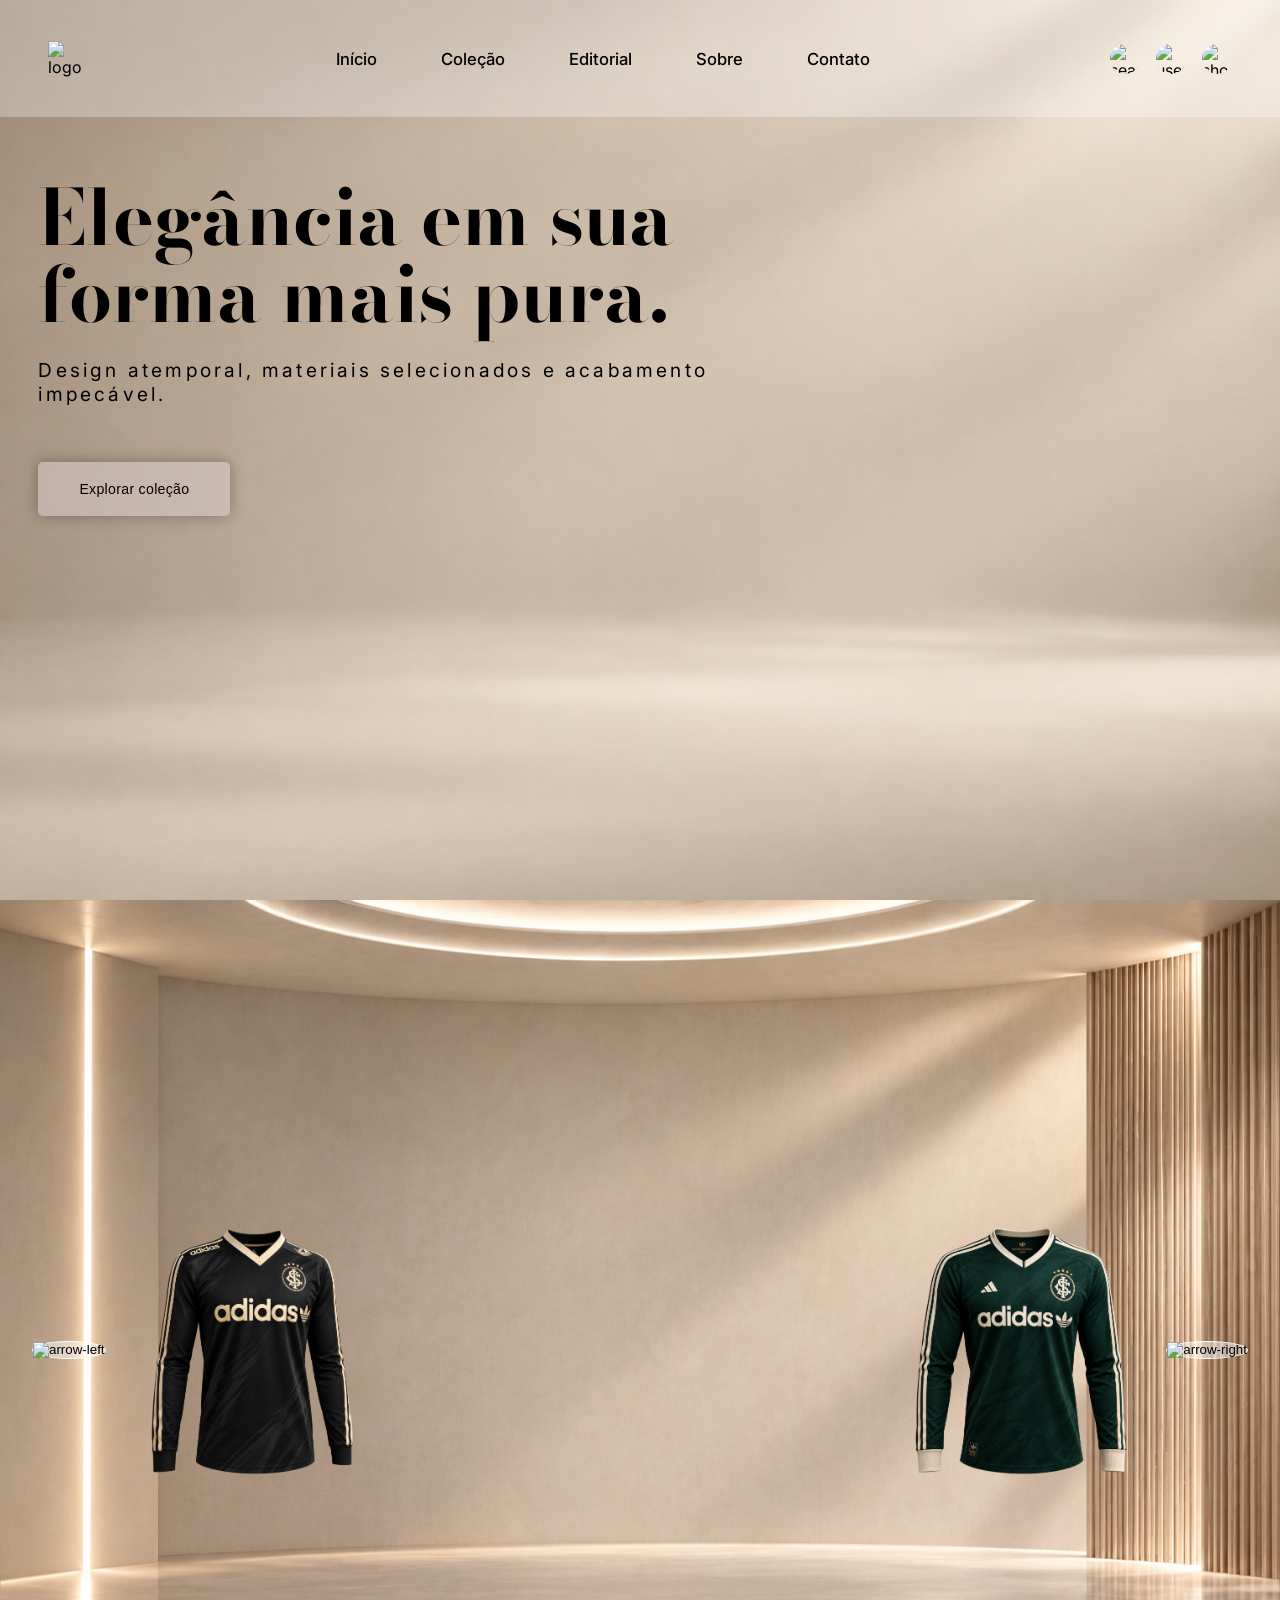
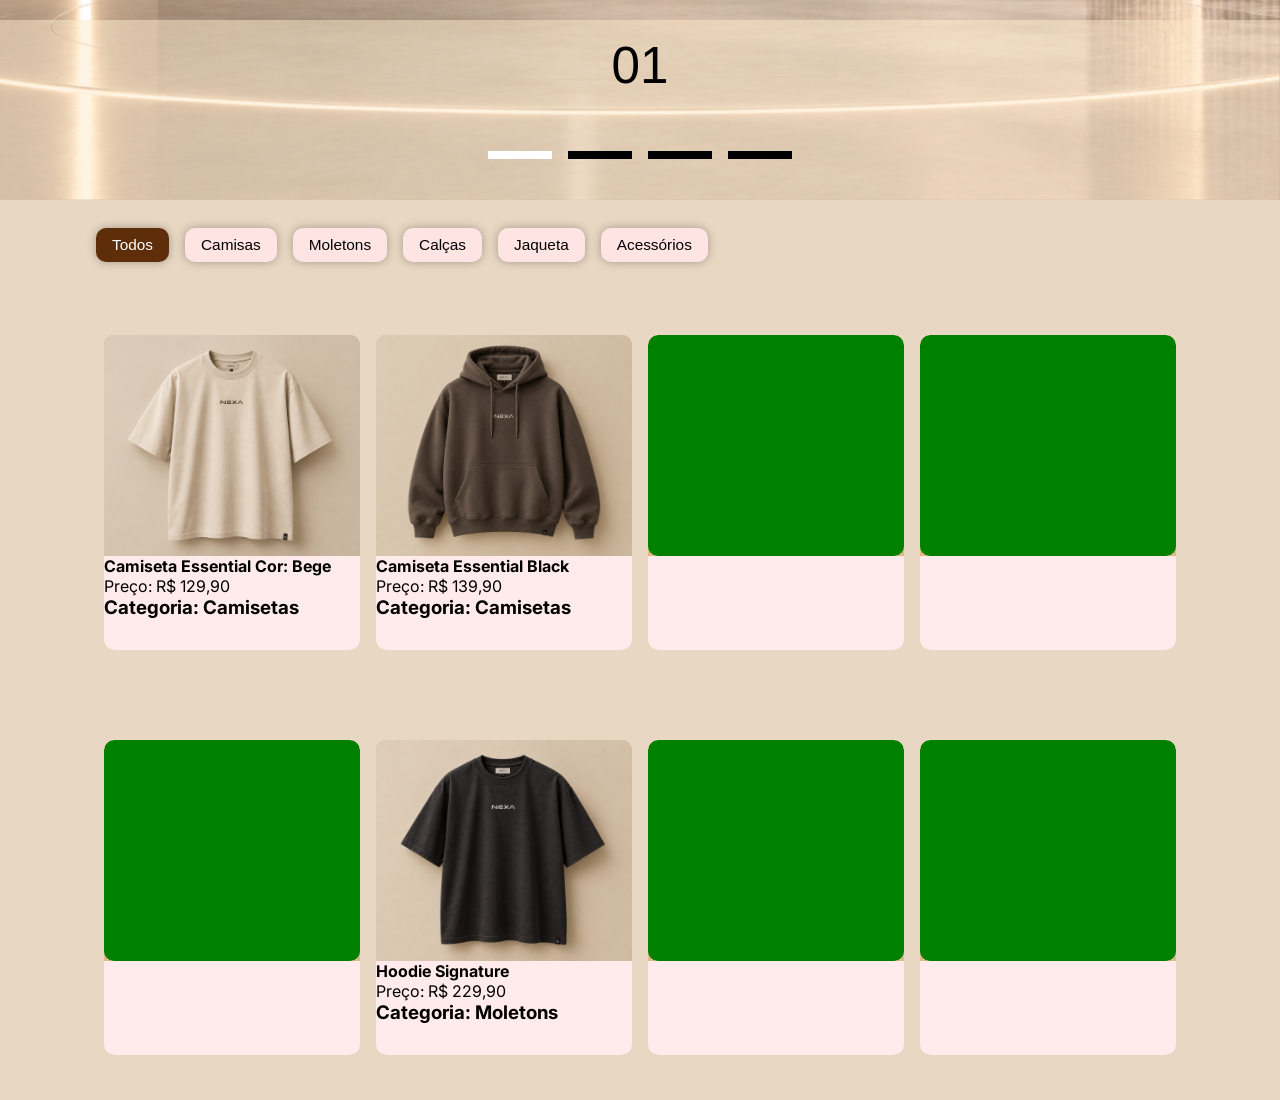
==== index.html @ 51403b8a "Add files via upload" ====
<!DOCTYPE html>
<html lang="pt-br">

<head>
    <meta charset="UTF-8">
    <meta name="viewport" content="width=device-width, initial-scale=1.0">
    <title>Document</title>
    <link rel="stylesheet" href="loja.css">
    <script defer type="module" src="loja.js"></script>
    <script type="importmap">
{
    "imports": {
        "three": "https://unpkg.com/three@0.179.1/build/three.module.js",
        "three/addons/": "https://unpkg.com/three@0.179.1/examples/jsm/"
    }
}
</script>

    <link rel="preconnect" href="https://fonts.googleapis.com">
    <link rel="preconnect" href="https://fonts.gstatic.com" crossorigin>
    <link
        href="https://fonts.googleapis.com/css2?family=Bodoni+Moda:ital,opsz,wght@0,6..96,400..900;1,6..96,400..900&family=Inter:ital,opsz,wght@0,14..32,100..900;1,14..32,100..900&family=Orbitron:wght@400..900&family=Poppins:ital,wght@0,100;0,200;0,300;0,400;0,500;0,600;0,700;0,800;0,900;1,100;1,200;1,300;1,400;1,500;1,600;1,700;1,800;1,900&display=swap"
        rel="stylesheet">

</head>

<body>

    <header class="header">
        <div class="logo">
            <img width="50" height="50" src="https://img.icons8.com/ios-filled/50/logo.png" alt="logo" />
        </div>

        <nav class="nav__computador">
            <a href="#">Início</a>
            <a href="#">Coleção</a>
            <a href="#">Editorial</a>
            <a href="#">Sobre</a>
            <a href="#">Contato</a>
        </nav>

        <div class="icones__header">
            <img width="30" height="30" src="https://img.icons8.com/ios-glyphs/30/search--v1.png" alt="search--v1" />
            <img width="30" height="30" src="https://img.icons8.com/ios-glyphs/30/user--v1.png" alt="user--v1" />
            <img width="30" height="30" src="https://img.icons8.com/ios-glyphs/30/shopping-cart--v1.png"
                alt="shopping-cart--v1" />
        </div>
    </header>

    <main class="main">
        <div class="imagem__fundo1">
            <img src="img/fundo1.png" alt="">
        </div>

        <div class="posisão__texto">
            <div class="Meus__textos">
                <h1>Elegância em sua forma mais pura.</h1>
                <p>Design atemporal, materiais selecionados e acabamento impecável.</p>
                <button>
                    Explorar coleção
                </button>
            </div>
        </div>
    </main>
    <div class="O__3D dois" data-modelo="modelos3D/sapato.glb"></div>
    <section class="section">
        <div class="fundo2"><img src="img/fundo2.png" alt=""></div>

        <div class="Meu__3D ativo">
            <img src="/img/camisa1.png" alt="">
            <div class="O__3D um" data-modelo="modelos3D/camisa.glb">

            </div>
            <img src="/img/camisa2.png" alt="">
        </div>

        <div class="Meu__3D">
            <img src="/img/camisa1.png" alt="">

            <div class="O__3D dois" data-modelo="modelos3D/sapato-v1.glb">

            </div>
            <img src="/img/camisa1.png" alt="">

        </div>
        <div class="Meu__3D">
            <img src="/img/camisa1.png" alt="">

            <div class="O__3D dois" data-modelo="modelos3D/calça.glb">

            </div>
            <img src="/img/camisa1.png" alt="">

        </div>

        <div class="setas">
            <button class="voltar"><img width="60" height="60" src="https://img.icons8.com/3d-fluency/94/arrow-left.png"
                    alt="arrow-left" /></button>
            <button class="passar"><img width="60" height="60"
                    src="https://img.icons8.com/3d-fluency/94/arrow-right.png" alt="arrow-right" /></button>
        </div>

        <div class="modelos__indicadores">
            <div class="numeros">
                01
            </div>
            <div class="barras">
                <div class="barra ativo"></div>
                <div class="barra"></div>
                <div class="barra"></div>
                <div class="barra"></div>
            </div>
        </div>
    </section>

    <article class="Produtos__loja">
        <div class="Filtros">
            <div class="botoes">
                <button class="botao ativo">Todos</button>
                <button class="botao">Camisas</button>
                <button class="botao">Moletons</button>
                <button class="botao">Calças</button>
                <button class="botao">Jaqueta</button>
                <button class="botao">Acessórios</button>
            </div>
        </div>

        <div class="Meus__produtos">

            <div class="produto">
                <div class="imagem__produto">
<img src="img/camisa1__produto.png" alt="camisa bege">
                </div>
                <div class="conteudo__produto">
<h4>Camiseta Essential

Cor: Bege</h4>
 <p>Preço: R$ 129,90</p>
<h3>Categoria: Camisetas</h3>
                </div>
            </div>
            <div class="produto">
                <div class="imagem__produto">
<img src="img/moleton__produto.png" alt="moleton marrom">
                </div>
                <div class="conteudo__produto">
<h4>Camiseta Essential Black</h4>
 <p>Preço: R$ 139,90</p>
<h3>Categoria: Camisetas</h3>
                </div>
            </div>
            <div class="produto">
                <div class="imagem__produto">

                </div>
                <div class="conteudo__produto">
<h4></h4>
 <p></p>
<h3></h3>
                </div>
            </div>
            <div class="produto">
                <div class="imagem__produto">

                </div>
                <div class="conteudo__produto">
<h4></h4>
 <p></p>
<h3></h3>
                </div>
            </div>
            <div class="produto">
                <div class="imagem__produto">

                </div>
                <div class="conteudo__produto">
<h4></h4>
 <p></p>
<h3></h3>
                </div>
            </div>
            <div class="produto">
                <div class="imagem__produto">
<img src="img/camisa__produto2.png" alt="camisa preta">
                </div>
                <div class="conteudo__produto">
<h4>Hoodie Signature</h4>
 <p>Preço: R$ 229,90</p>
<h3>Categoria: Moletons</h3>
                </div>
            </div>
            <div class="produto">
                <div class="imagem__produto">

                </div>
                <div class="conteudo__produto">
<h4></h4>
 <p></p>
<h3></h3>
                </div>
            </div>
            <div class="produto">
                <div class="imagem__produto">

                </div>
                <div class="conteudo__produto">
<h4></h4>
 <p></p>
<h3></h3>
                </div>
            </div>

        </div>

    </article>
</body>
<script src="https://cdn.jsdelivr.net/npm/gsap@3.15/dist/gsap.min.js"></script>

<script src="https://cdn.jsdelivr.net/npm/gsap@3.15/dist/ScrollTrigger.min.js"></script>

</html>
---- loja.css ----
* {
  padding: 0;
  margin: 0;
  box-sizing: border-box;
}
body {
  font-family: "Inter", sans-serif;
  overflow-x: hidden;
}
html {
  scroll-behavior: smooth;
}
:root {
  --branco: rgb(255, 255, 255);
  --sombra: rgba(000, 000, 000, 0.3);
}
button {
  cursor: pointer;
}
button:active {
  transform: translateY(-3px);
}
.header {
  width: 100%;
  height: 13vh;
  background: rgb(255, 255, 255, 0.3);
  position: fixed;
  top: 0;
  z-index: 50;
  display: flex;
  align-items: center;
  justify-content: space-between;
  padding: 0 3rem;

  .nav__computador {
    width: 90%;
    height: 100%;
    display: flex;
    align-items: center;
    justify-content: center;
    gap: 5vw;

    a {
      color: black;
      text-decoration: none;
      font-family: "Inter", sans-serif;
      font-weight: 500;
      position: relative;
      transition: 0.3s;
      font-size: 1.3vw;
    }
        a:hover::after{
        width: 100%;
        }
    a::after{
      content: '';
      width: 0%;
      height: 10%;
      position: absolute;
      background: rgb(0, 102, 255);
      bottom: 0;
      left: 0;
            transition: 0.5s;
    }
  }
  .icones__header {
    display: flex;
    gap: 1rem;
    img {
      border-radius: 50%;
      cursor: pointer;
    }
    img:hover {
      background: rgb(255, 255, 255, 0.6);
    }
  }
}
.main {
  width: 100%;
  height: 100vh;
  position: relative;
  overflow: hidden;

  .imagem__fundo1 {
    width: 100%;
    height: 100%;
    position: absolute;
    z-index: -1;
    img {
      width: 100%;
      height: 100%;
      transition: 2s;
    }
  }

  .posisão__texto {
    width: 60%;
    height: 100%;
    display: flex;
    align-items: center;
    justify-content: center;
  }
  .Meus__textos {
    width: 90%;
    height: 60%;
    display: flex;
    flex-direction: column;
    gap: 1.5rem;

    h1 {
      font-family: "Bodoni Moda", serif;
      width: clamp(20rem,60vw, 80rem);
      font-size: clamp(2rem,6vw,10rem);
      line-height: clamp(2rem,6vw,10rem);
    }
    p {
      font-size: clamp(0.8rem,1.5vw,2.5rem);
      letter-spacing: 0.2rem;
      width: clamp(20rem,60vw, 80rem);
    }
  }
  button {
    background: rgb(221, 207, 207, 0.5);
    width: clamp(7rem,15vw, 20rem);
    height: 6vh;
    border: none;
    border-radius: 5px;
    position: relative;
    cursor: pointer;
    z-index: 2;
    font-size: clamp(0.7rem,1.1vw,2rem);
    margin-top: 2rem;
    box-shadow: 0 0 15px var(--sombra);
    letter-spacing: 0.02rem;
    overflow: hidden;
    white-space: nowrap;
  }
  button::after {
    content: "";
    position: absolute;
    top: 0;
    right: 0;
    width: 100%;
    height: 0%;
    background: black;
    transition: 0.6s;
    z-index: -1;
  }
  button:hover::after {
    height: 100%;
  }
  button:hover {
    color: rgb(221, 207, 207, 0.5);
  }
  button::before {
    content: "→";
    position: absolute;
    right: 10%;
    opacity: 0;
  }
  button:hover::before {
    opacity: 1;
  }
}
.section {
  width: 100%;
  height: 100vh;
  position: relative;

  .fundo2{
    width:  100%;
    height: 100vh;
    position: absolute;
    top: 0;
    img{
      width: 100%;
      height: 100%;
    }
  }

  .Meu__3D.ativo {
    width: 100%;
    height: 100%;
    position: absolute;
    display: flex;
    align-items: center;
    justify-content: center;
    transition: 0.5s;
    z-index: 2;

    .O__3D {
      width: 40vw;
      height: 40vw;
      display: flex;
      align-items: center;
      justify-content: center;
      transition: 0.5s;
      transform: translate(25vw, -100vh);
    }
    img{
      opacity: 1;
            transform: translateY(0vh);
            transition: 1s;
    }
  }
  .Meu__3D {
    width: 100%;
    height: 100%;
        display: flex;
    align-items: center;
    justify-content: center;
    position: absolute;
    left: 0;
    top: 0;
    transition: 0.5s;
    

    .O__3D {
      transform: translate(125vw);
      transition: 0.5s;
    }
    img {
      width: 20vw;
      height: auto;
      opacity: 0;
      
      transform: translateY(30vh);
    }
    
    
  }.modelos__indicadores {
      width: 100%;
      height: 20vh;
      background: rgb(255, 235, 205, 0.5);
      position: absolute;
      bottom: 0;
      z-index: 4;
      flex-direction: column;
    }
  .setas {
      width: 100%;
      height: 100%;
      position: absolute;
      display: flex;
      align-items: center;
      justify-content: space-between;
      padding: 0 2rem;
      z-index: 30;
      

      button {
        background: rgb(255, 255, 255, 0.5);
        border-radius: 50%;
        border:
       solid var(--branco),
       1px;
      }
    }
    .barras{
      width: 100%;
      height: 50%;
      display: flex;
      align-items: center;
      justify-content: center;
      gap: 1rem;
    }
    .numeros{
      width: 100%;
      height: 50%;
      display: flex;
      align-items: center;
      justify-content: center;
      font-size: 4vw;
      font-family: Verdana, Geneva, Tahoma, sans-serif;
    }
    .barra{
      width: 5vw;
      height: 0.9vh;
      background: black;
    }
    .barra.ativo{
      background: var(--branco);
    }
}
.Produtos__loja {
  width: 100%;
  height: 100vh;
background: #E8D8C3;

.Filtros{
  width: 100%;
  height: 10%;
  display: flex;
  align-items: center;
  justify-content: center;
}
.botoes{
  width: 85%;
  height: 100%;
  display: flex;
  align-items: center;
  gap: 1rem;
  position: relative;
  z-index: 10;

  button{
    font-size: 1.2vw;
    padding:  0.5rem 1rem;
    border-radius: 10px;
    border: none;
    background: rgb(255, 228, 228);
    box-shadow: 0 0 10px var(--sombra);
  }
}
.Meus__produtos{
  width: 100%;
  height: 90%;
    display: grid;
  align-items: center;
  justify-content: center;
  place-items: center;
  grid-template-columns: repeat(4, 20%);
  gap: 0 1rem;
}
  .produto {
    width: 100%;
    height: 35vh;
    display: flex;
    align-items: center;
    justify-content: center;
    background: burlywood;
    border-radius: 10px;
    box-shadow: var(--sombra);
    flex-direction: column;
    overflow: hidden;
  }
  .imagem__produto{
    width: 100%;
    height: 70%;
    background: green;
    border-radius: 10px;
    img{
      width: 100%;
      height: 100%;
      object-fit: cover;
    }
  }
  .conteudo__produto{
    width: 100%;
    height: 30%;
    background: rgb(255, 235, 235);
  }
  .botao.ativo{
background: rgb(94, 46, 11);
color: var(--branco);
  }
}
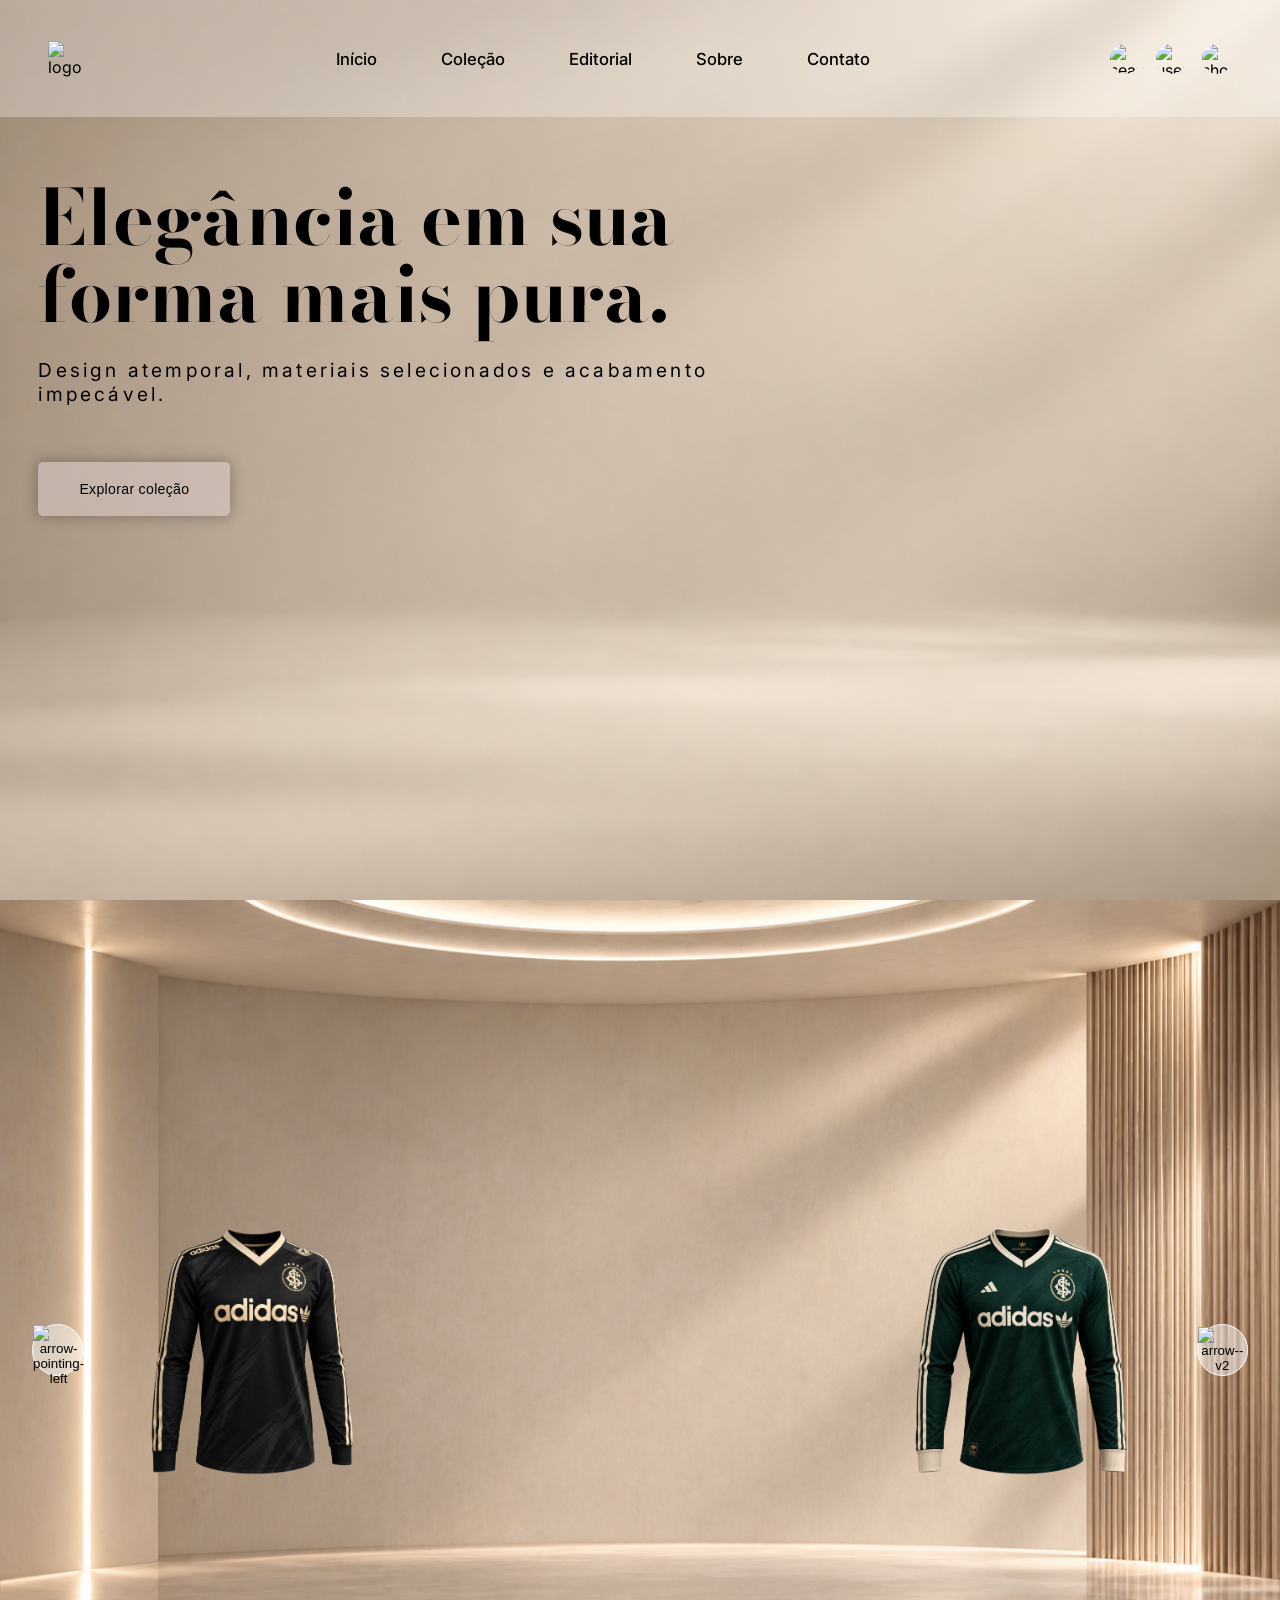
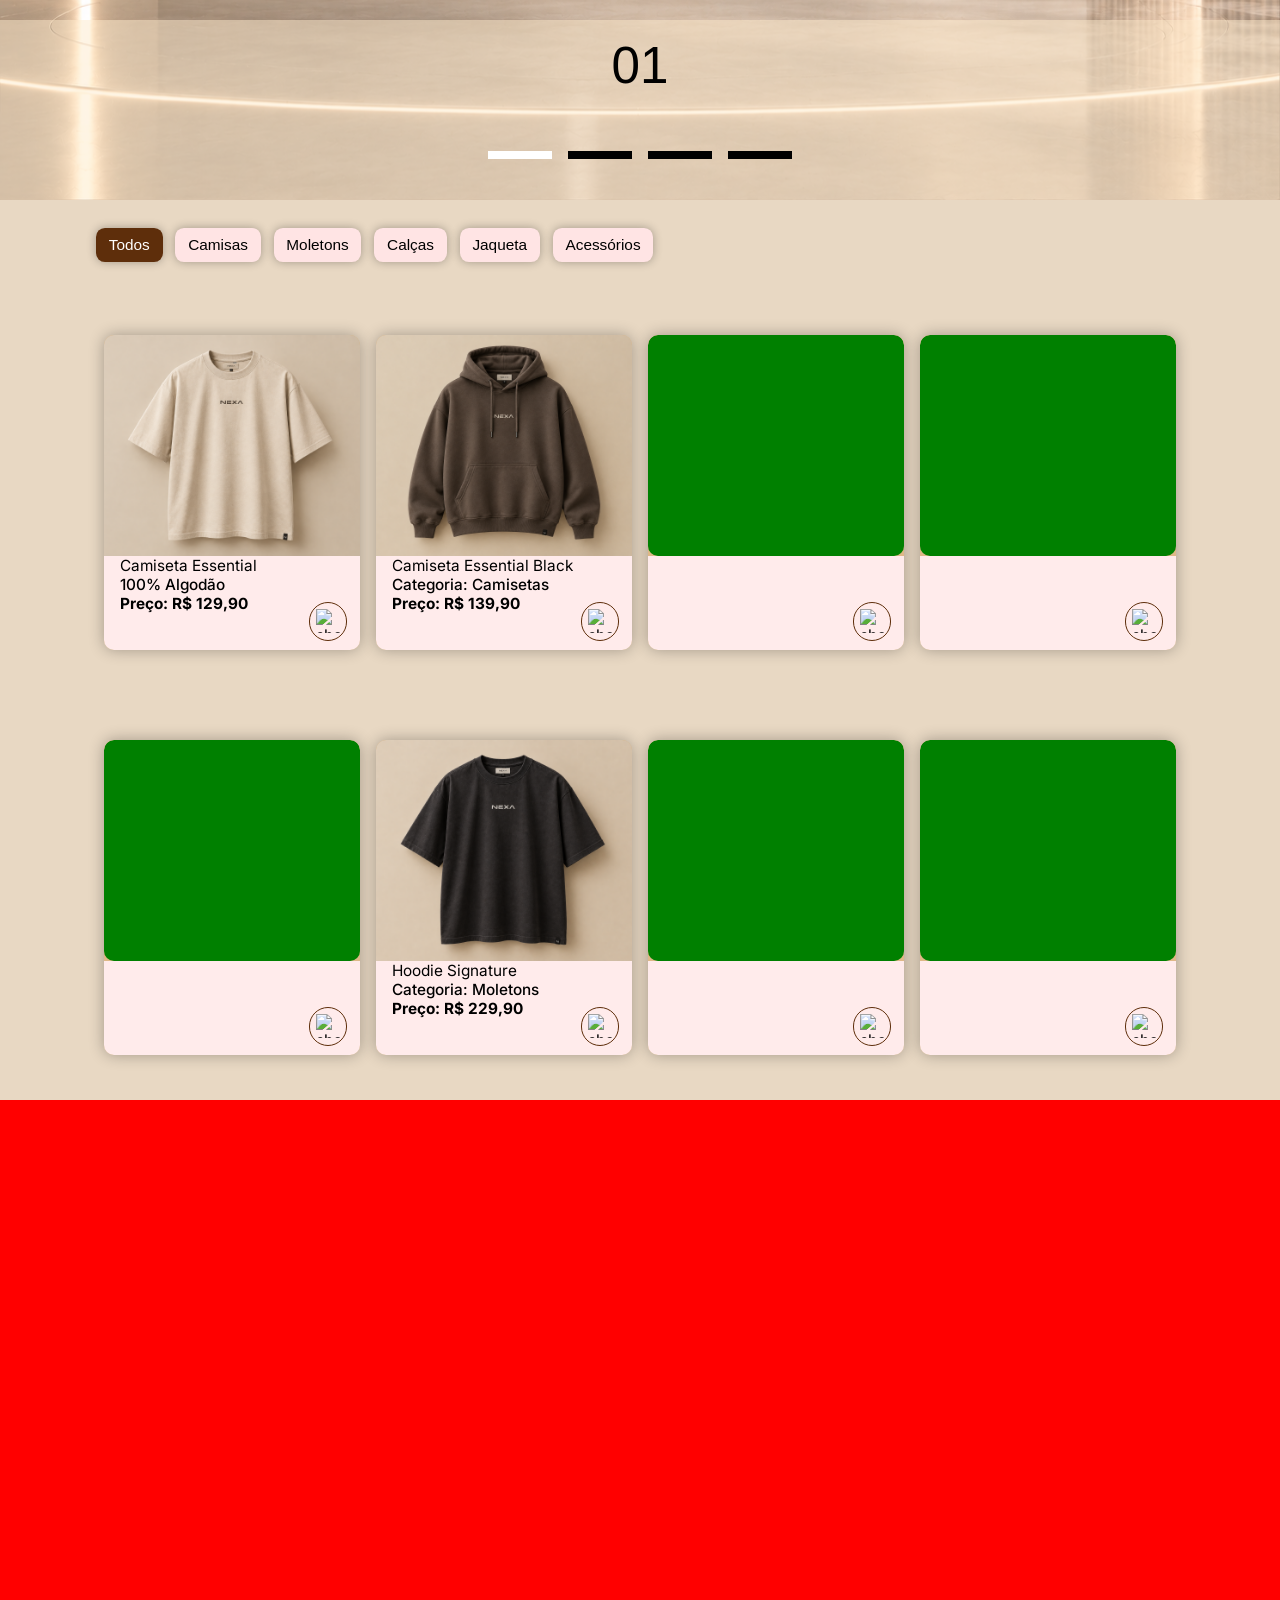
==== commit 573db723: "Add files via upload" ====
--- a/index.html
+++ b/index.html
@@ -67,37 +67,35 @@
         <div class="fundo2"><img src="img/fundo2.png" alt=""></div>
 
         <div class="Meu__3D ativo">
-            <img src="/img/camisa1.png" alt="">
+            <img src="img/camisa1.png" alt="">
             <div class="O__3D um" data-modelo="modelos3D/camisa.glb">
 
             </div>
-            <img src="/img/camisa2.png" alt="">
+            <img src="img/camisa2.png" alt="">
         </div>
 
         <div class="Meu__3D">
-            <img src="/img/camisa1.png" alt="">
+            <img src="img/camisa1.png" alt="">
 
             <div class="O__3D dois" data-modelo="modelos3D/sapato-v1.glb">
 
             </div>
-            <img src="/img/camisa1.png" alt="">
+            <img src="img/camisa1.png" alt="">
 
         </div>
         <div class="Meu__3D">
-            <img src="/img/camisa1.png" alt="">
+            <img src="img/camisa1.png" alt="">
 
             <div class="O__3D dois" data-modelo="modelos3D/calça.glb">
 
             </div>
-            <img src="/img/camisa1.png" alt="">
+            <img src="img/camisa1.png" alt="">
 
         </div>
 
         <div class="setas">
-            <button class="voltar"><img width="60" height="60" src="https://img.icons8.com/3d-fluency/94/arrow-left.png"
-                    alt="arrow-left" /></button>
-            <button class="passar"><img width="60" height="60"
-                    src="https://img.icons8.com/3d-fluency/94/arrow-right.png" alt="arrow-right" /></button>
+            <button class="voltar"><img width="48" height="48" src="https://img.icons8.com/fluency-systems-filled/48/arrow-pointing-left.png" alt="arrow-pointing-left"/></button>
+            <button class="passar"><img width="48" height="48" src="https://img.icons8.com/fluency-systems-filled/48/arrow--v2.png" alt="arrow--v2"/></button>
         </div>
 
         <div class="modelos__indicadores">
@@ -129,90 +127,126 @@
 
             <div class="produto">
                 <div class="imagem__produto">
-<img src="img/camisa1__produto.png" alt="camisa bege">
-                </div>
-                <div class="conteudo__produto">
-<h4>Camiseta Essential
-
-Cor: Bege</h4>
- <p>Preço: R$ 129,90</p>
-<h3>Categoria: Camisetas</h3>
-                </div>
-            </div>
-            <div class="produto">
-                <div class="imagem__produto">
-<img src="img/moleton__produto.png" alt="moleton marrom">
-                </div>
-                <div class="conteudo__produto">
-<h4>Camiseta Essential Black</h4>
- <p>Preço: R$ 139,90</p>
-<h3>Categoria: Camisetas</h3>
-                </div>
-            </div>
-            <div class="produto">
-                <div class="imagem__produto">
-
-                </div>
-                <div class="conteudo__produto">
-<h4></h4>
- <p></p>
-<h3></h3>
-                </div>
-            </div>
-            <div class="produto">
-                <div class="imagem__produto">
-
-                </div>
-                <div class="conteudo__produto">
-<h4></h4>
- <p></p>
-<h3></h3>
-                </div>
-            </div>
-            <div class="produto">
-                <div class="imagem__produto">
-
-                </div>
-                <div class="conteudo__produto">
-<h4></h4>
- <p></p>
-<h3></h3>
-                </div>
-            </div>
-            <div class="produto">
-                <div class="imagem__produto">
-<img src="img/camisa__produto2.png" alt="camisa preta">
-                </div>
-                <div class="conteudo__produto">
-<h4>Hoodie Signature</h4>
- <p>Preço: R$ 229,90</p>
-<h3>Categoria: Moletons</h3>
-                </div>
-            </div>
-            <div class="produto">
-                <div class="imagem__produto">
-
-                </div>
-                <div class="conteudo__produto">
-<h4></h4>
- <p></p>
-<h3></h3>
-                </div>
-            </div>
-            <div class="produto">
-                <div class="imagem__produto">
-
-                </div>
-                <div class="conteudo__produto">
-<h4></h4>
- <p></p>
-<h3></h3>
+                    <img src="img/camisa1__produto.png" alt="camisa bege">
+                </div>
+                <div class="conteudo__produto">
+                    <h4>Camiseta Essential</h4>
+                    <h3>100% Algodão</h3>
+                    <p>Preço: R$ 129,90</p>
+
+                    <div class="carrinho__icone">
+                        <img width="24" height="24" src="https://img.icons8.com/material-rounded/24/shopping-cart.png"
+                            alt="shopping-cart" />
+                    </div>
+                </div>
+            </div>
+            <div class="produto">
+                <div class="imagem__produto">
+                    <img src="img/moleton__produto.png" alt="moleton marrom">
+                </div>
+                <div class="conteudo__produto">
+
+                    <h4>Camiseta Essential Black</h4>
+                    <h3>Categoria: Camisetas</h3>
+                    <p>Preço: R$ 139,90</p>
+                    <div class="carrinho__icone">
+                        <img width="24" height="24" src="https://img.icons8.com/material-rounded/24/shopping-cart.png"
+                            alt="shopping-cart" />
+                    </div>
+                </div>
+            </div>
+            <div class="produto">
+                <div class="imagem__produto">
+
+                </div>
+                <div class="conteudo__produto">
+                    <h4></h4>
+                    <h3></h3>
+                    <p></p>
+                    <div class="carrinho__icone">
+                        <img width="24" height="24" src="https://img.icons8.com/material-rounded/24/shopping-cart.png"
+                            alt="shopping-cart" />
+                    </div>
+                </div>
+            </div>
+            <div class="produto">
+                <div class="imagem__produto">
+
+                </div>
+                <div class="conteudo__produto">
+                    <h4></h4>
+                    <h3></h3>
+                    <p></p>
+                    <div class="carrinho__icone">
+                        <img width="24" height="24" src="https://img.icons8.com/material-rounded/24/shopping-cart.png"
+                            alt="shopping-cart" />
+                    </div>
+                </div>
+            </div>
+            <div class="produto">
+                <div class="imagem__produto">
+
+                </div>
+                <div class="conteudo__produto">
+                    <h4></h4>
+                    <h3></h3>
+                    <p></p>
+                    <div class="carrinho__icone">
+                        <img width="24" height="24" src="https://img.icons8.com/material-rounded/24/shopping-cart.png"
+                            alt="shopping-cart" />
+                    </div>
+                </div>
+            </div>
+            <div class="produto">
+                <div class="imagem__produto">
+                    <img src="img/camisa__produto2.png" alt="camisa preta">
+                </div>
+                <div class="conteudo__produto">
+                    <h4>Hoodie Signature</h4>
+                    <h3>Categoria: Moletons</h3>
+                    <p>Preço: R$ 229,90</p>
+                    <div class="carrinho__icone">
+                        <img width="24" height="24" src="https://img.icons8.com/material-rounded/24/shopping-cart.png"
+                            alt="shopping-cart" />
+                    </div>
+                </div>
+            </div>
+            <div class="produto">
+                <div class="imagem__produto">
+
+                </div>
+                <div class="conteudo__produto">
+                    <h4></h4>
+                    <h3></h3>
+                    <p></p>
+                    <div class="carrinho__icone">
+                        <img width="24" height="24" src="https://img.icons8.com/material-rounded/24/shopping-cart.png"
+                            alt="shopping-cart" />
+                    </div>
+                </div>
+            </div>
+            <div class="produto">
+                <div class="imagem__produto">
+
+                </div>
+                <div class="conteudo__produto">
+                    <h4></h4>
+                    <h3></h3>
+                    <p></p>
+                    <div class="carrinho__icone">
+                        <img width="24" height="24" src="https://img.icons8.com/material-rounded/24/shopping-cart.png"
+                            alt="shopping-cart" />
+                    </div>
                 </div>
             </div>
 
         </div>
 
     </article>
+<section class="section2">
+
+</section>
+
 </body>
 <script src="https://cdn.jsdelivr.net/npm/gsap@3.15/dist/gsap.min.js"></script>
 
--- a/loja.css
+++ b/loja.css
@@ -49,18 +49,18 @@
       transition: 0.3s;
       font-size: 1.3vw;
     }
-        a:hover::after{
-        width: 100%;
-        }
-    a::after{
-      content: '';
+    a:hover::after {
+      width: 100%;
+    }
+    a::after {
+      content: "";
       width: 0%;
       height: 10%;
       position: absolute;
       background: rgb(0, 102, 255);
       bottom: 0;
       left: 0;
-            transition: 0.5s;
+      transition: 0.5s;
     }
   }
   .icones__header {
@@ -109,26 +109,26 @@
 
     h1 {
       font-family: "Bodoni Moda", serif;
-      width: clamp(20rem,60vw, 80rem);
-      font-size: clamp(2rem,6vw,10rem);
-      line-height: clamp(2rem,6vw,10rem);
+      width: clamp(20rem, 60vw, 80rem);
+      font-size: clamp(2rem, 6vw, 10rem);
+      line-height: clamp(2rem, 6vw, 10rem);
     }
     p {
-      font-size: clamp(0.8rem,1.5vw,2.5rem);
+      font-size: clamp(0.8rem, 1.5vw, 2.5rem);
       letter-spacing: 0.2rem;
-      width: clamp(20rem,60vw, 80rem);
+      width: clamp(20rem, 60vw, 80rem);
     }
   }
   button {
     background: rgb(221, 207, 207, 0.5);
-    width: clamp(7rem,15vw, 20rem);
+    width: clamp(7rem, 15vw, 20rem);
     height: 6vh;
     border: none;
     border-radius: 5px;
     position: relative;
     cursor: pointer;
     z-index: 2;
-    font-size: clamp(0.7rem,1.1vw,2rem);
+    font-size: clamp(0.7rem, 1.1vw, 2rem);
     margin-top: 2rem;
     box-shadow: 0 0 15px var(--sombra);
     letter-spacing: 0.02rem;
@@ -167,12 +167,12 @@
   height: 100vh;
   position: relative;
 
-  .fundo2{
-    width:  100%;
+  .fundo2 {
+    width: 100%;
     height: 100vh;
     position: absolute;
     top: 0;
-    img{
+    img {
       width: 100%;
       height: 100%;
     }
@@ -189,139 +189,142 @@
     z-index: 2;
 
     .O__3D {
-      width: 40vw;
-      height: 40vw;
+      width: clamp(20rem,40vw,50rem);
+      height: clamp(20rem,40vw,50rem);
       display: flex;
       align-items: center;
       justify-content: center;
       transition: 0.5s;
       transform: translate(25vw, -100vh);
     }
-    img{
+    img {
       opacity: 1;
-            transform: translateY(0vh);
-            transition: 1s;
+      transform: translateY(0vh);
+      transition: 1s;
     }
   }
   .Meu__3D {
     width: 100%;
     height: 100%;
-        display: flex;
+    display: flex;
     align-items: center;
     justify-content: center;
     position: absolute;
     left: 0;
     top: 0;
     transition: 0.5s;
-    
 
     .O__3D {
       transform: translate(125vw);
       transition: 0.5s;
     }
     img {
-      width: 20vw;
+      width: clamp(10rem,20vw,25rem);
       height: auto;
       opacity: 0;
-      
+
       transform: translateY(30vh);
     }
-    
-    
-  }.modelos__indicadores {
-      width: 100%;
-      height: 20vh;
-      background: rgb(255, 235, 205, 0.5);
-      position: absolute;
-      bottom: 0;
-      z-index: 4;
-      flex-direction: column;
-    }
+  }
+  .modelos__indicadores {
+    width: 100%;
+    height: 20vh;
+    background: rgb(255, 235, 205, 0.5);
+    position: absolute;
+    bottom: 0;
+    z-index: 4;
+    flex-direction: column;
+  }
   .setas {
-      width: 100%;
-      height: 100%;
-      position: absolute;
-      display: flex;
-      align-items: center;
-      justify-content: space-between;
-      padding: 0 2rem;
-      z-index: 30;
-      
-
-      button {
-        background: rgb(255, 255, 255, 0.5);
-        border-radius: 50%;
-        border:
-       solid var(--branco),
-       1px;
-      }
-    }
-    .barras{
-      width: 100%;
-      height: 50%;
-      display: flex;
-      align-items: center;
-      justify-content: center;
-      gap: 1rem;
-    }
-    .numeros{
-      width: 100%;
-      height: 50%;
-      display: flex;
-      align-items: center;
-      justify-content: center;
-      font-size: 4vw;
-      font-family: Verdana, Geneva, Tahoma, sans-serif;
-    }
-    .barra{
-      width: 5vw;
-      height: 0.9vh;
-      background: black;
-    }
-    .barra.ativo{
-      background: var(--branco);
-    }
+    width: 100%;
+    height: 100%;
+    position: absolute;
+    display: flex;
+    align-items: center;
+    justify-content: space-between;
+    padding: 0 2rem;
+    z-index: 30;
+
+    button {
+      background: rgb(255, 255, 255, 0.5);
+      width:  clamp(3rem,4vw,6rem);
+      height: clamp(3rem,4vw,6rem);
+      border-radius: 50%;
+      border:
+        solid var(--branco),
+        1px;
+        img{
+          width: 100%;
+          height: 100%;
+        }
+    }
+  }
+  .barras {
+    width: 100%;
+    height: 50%;
+    display: flex;
+    align-items: center;
+    justify-content: center;
+    gap: 1rem;
+  }
+  .numeros {
+    width: 100%;
+    height: 50%;
+    display: flex;
+    align-items: center;
+    justify-content: center;
+    font-size: clamp(3rem,4vw, 5rem);
+    font-family: Verdana, Geneva, Tahoma, sans-serif;
+  }
+  .barra {
+    width: clamp(3rem,5vw,8rem);
+    height: 0.9vh;
+    background: black;
+  }
+  .barra.ativo {
+    background: var(--branco);
+  }
 }
 .Produtos__loja {
   width: 100%;
   height: 100vh;
-background: #E8D8C3;
-
-.Filtros{
-  width: 100%;
-  height: 10%;
-  display: flex;
-  align-items: center;
-  justify-content: center;
-}
-.botoes{
-  width: 85%;
-  height: 100%;
-  display: flex;
-  align-items: center;
-  gap: 1rem;
-  position: relative;
-  z-index: 10;
-
-  button{
-    font-size: 1.2vw;
-    padding:  0.5rem 1rem;
-    border-radius: 10px;
-    border: none;
-    background: rgb(255, 228, 228);
-    box-shadow: 0 0 10px var(--sombra);
-  }
-}
-.Meus__produtos{
-  width: 100%;
-  height: 90%;
+  background: #e8d8c3;
+
+  .Filtros {
+    width: 100%;
+    height: 10%;
+    display: flex;
+    align-items: center;
+    justify-content: center;
+  }
+  .botoes {
+    width: 85%;
+    height: 100%;
+    display: flex;
+    align-items: center;
+    gap: 1vw;
+    position: relative;
+    z-index: 10;
+
+    button {
+      font-size: clamp(0.5rem,1.2vw,2rem);
+      padding: clamp(0.4rem,0.6vw,1rem) clamp(0.5rem,1vw,2rem);
+      border-radius: clamp(0.4rem,0.7vw,1rem);
+      border: none;
+      background: rgb(255, 228, 228);
+      box-shadow: 0 0 10px var(--sombra);
+    }
+  }
+  .Meus__produtos {
+    width: 100%;
+    height: 90%;
     display: grid;
-  align-items: center;
-  justify-content: center;
-  place-items: center;
-  grid-template-columns: repeat(4, 20%);
-  gap: 0 1rem;
-}
+    align-items: center;
+    justify-content: center;
+    place-items: center;
+    grid-template-columns: repeat(4, 20%);
+    gap: 0 1rem;
+  }
   .produto {
     width: 100%;
     height: 35vh;
@@ -330,28 +333,94 @@
     justify-content: center;
     background: burlywood;
     border-radius: 10px;
-    box-shadow: var(--sombra);
+    box-shadow: 0 0 15px var(--sombra);
     flex-direction: column;
     overflow: hidden;
   }
-  .imagem__produto{
+  .imagem__produto {
     width: 100%;
     height: 70%;
     background: green;
     border-radius: 10px;
-    img{
+    img {
       width: 100%;
       height: 100%;
       object-fit: cover;
     }
   }
-  .conteudo__produto{
+  .carrinho__icone {
+    width: clamp(2rem,3vw, 5rem);
+    height: clamp(2rem,3vw, 5rem);
+    border-radius: 50%;
+    border: solid rgb(94, 46, 11) 1px;
+    position: absolute;
+    bottom: 10%;
+    right: 5%;
+    display: flex;
+    align-items: center;
+    justify-content: center;
+    cursor: pointer;
+  }
+  .carrinho__icone:active {
+    transform: translateY(-3px);
+  }
+  .conteudo__produto {
     width: 100%;
     height: 30%;
+    position: relative;
     background: rgb(255, 235, 235);
-  }
-  .botao.ativo{
-background: rgb(94, 46, 11);
-color: var(--branco);
-  }
-}
+    padding: 0 1rem;
+
+    h4 {
+      font-size: clamp(0.9rem, 1.2vw, 2rem);
+      font-weight: 400;
+    }
+    p {
+      font-size: clamp(0.7rem,1.2vw,3rem);
+      font-weight: 700;
+    }
+    h3 {
+      font-size: clamp(0.7rem,1.2vw,2rem);
+      font-weight: 500;
+    }
+  }
+  .produto:hover{
+    transform: translateY(-3px);
+  }
+  .botao.ativo {
+    background: rgb(94, 46, 11);
+    color: var(--branco);
+  }
+}
+
+@media (max-width: 760px) {
+  .Produtos__loja{
+        height: auto;
+        padding-bottom: 5vh;
+        
+  .Meus__produtos {
+    padding-top: 3vh;
+    grid-template-columns: repeat(3, 30%);
+    gap: 1rem;
+  }
+  .Filtros{
+height: 10vh;
+  }}
+}
+@media (max-width: 550px) {
+  .Produtos__loja{
+        height: auto;
+        padding-bottom: 5vh;
+
+  .Meus__produtos {
+    grid-template-columns: repeat(2, 45%);
+  }
+  .Filtros{
+height: 10vh;
+  }}
+}
+.section2 {
+  width: 100%;
+  height: 100vh;
+  background: red;
+}
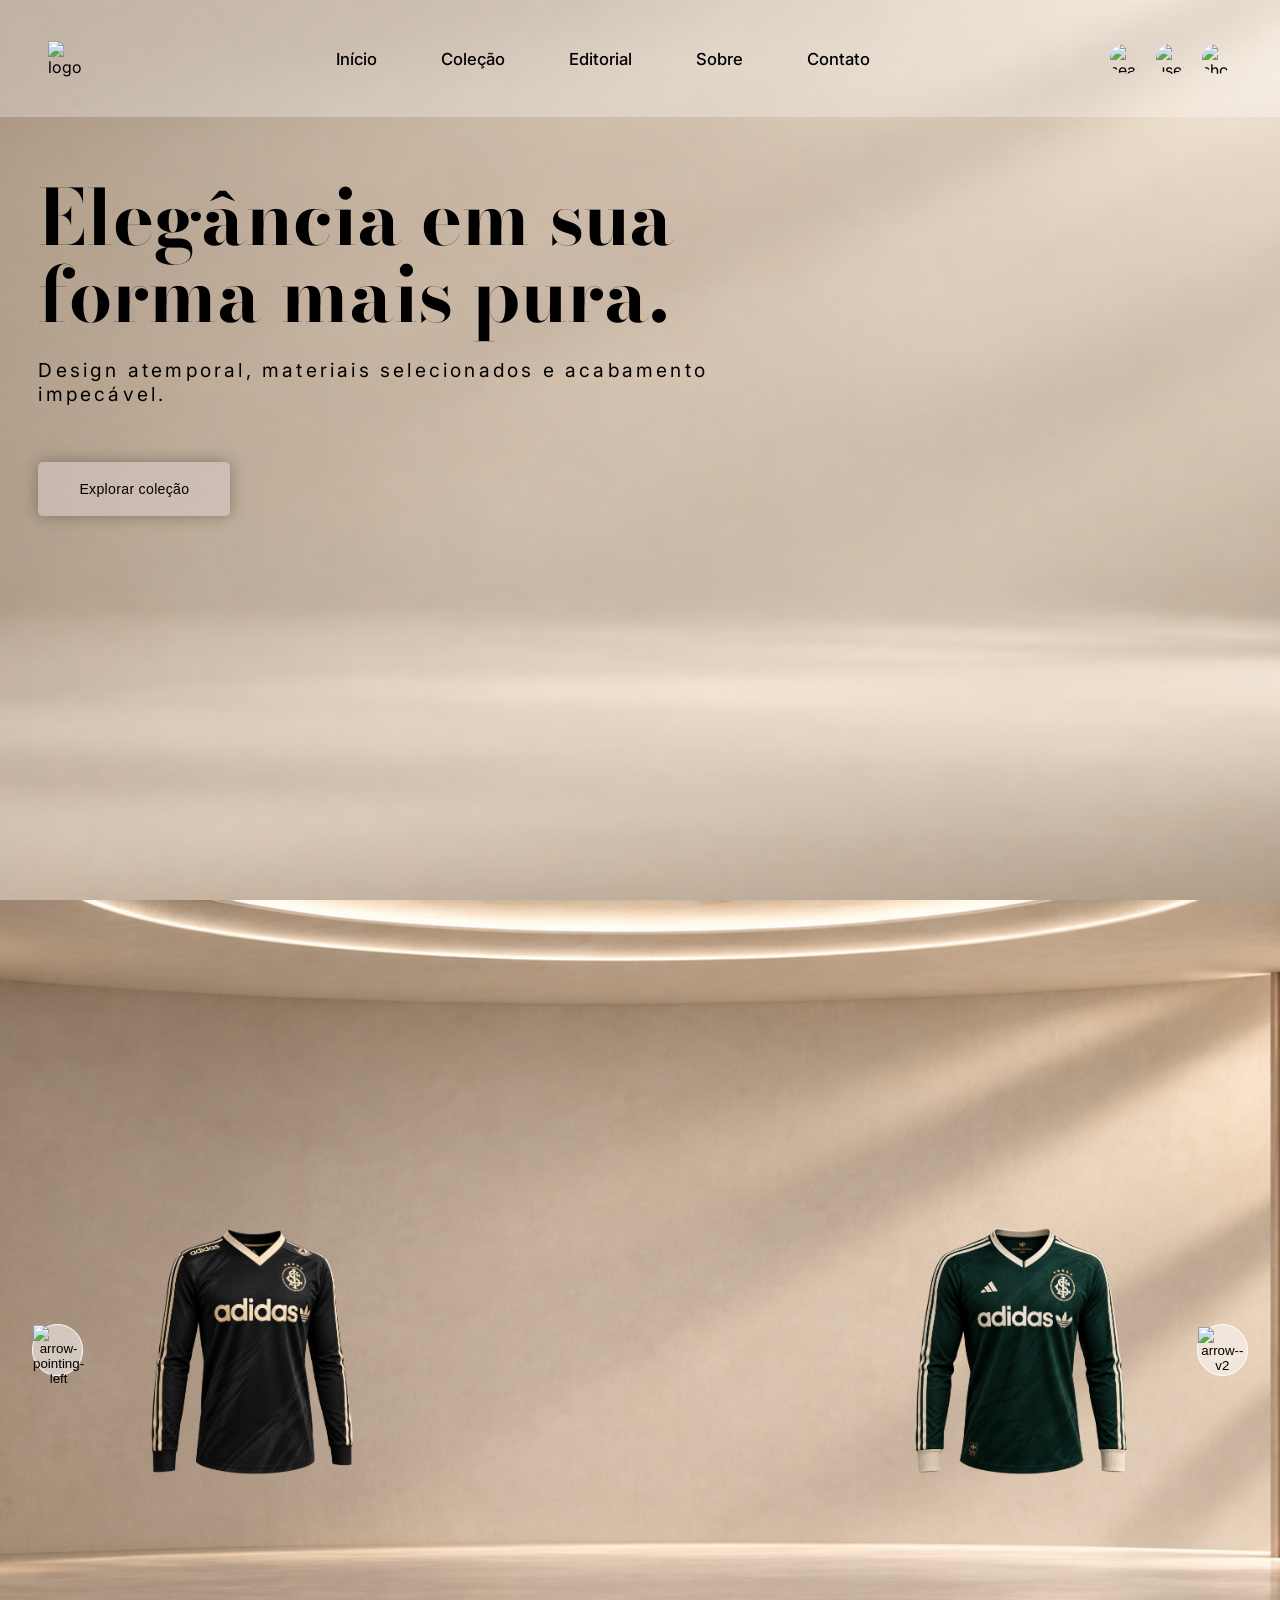
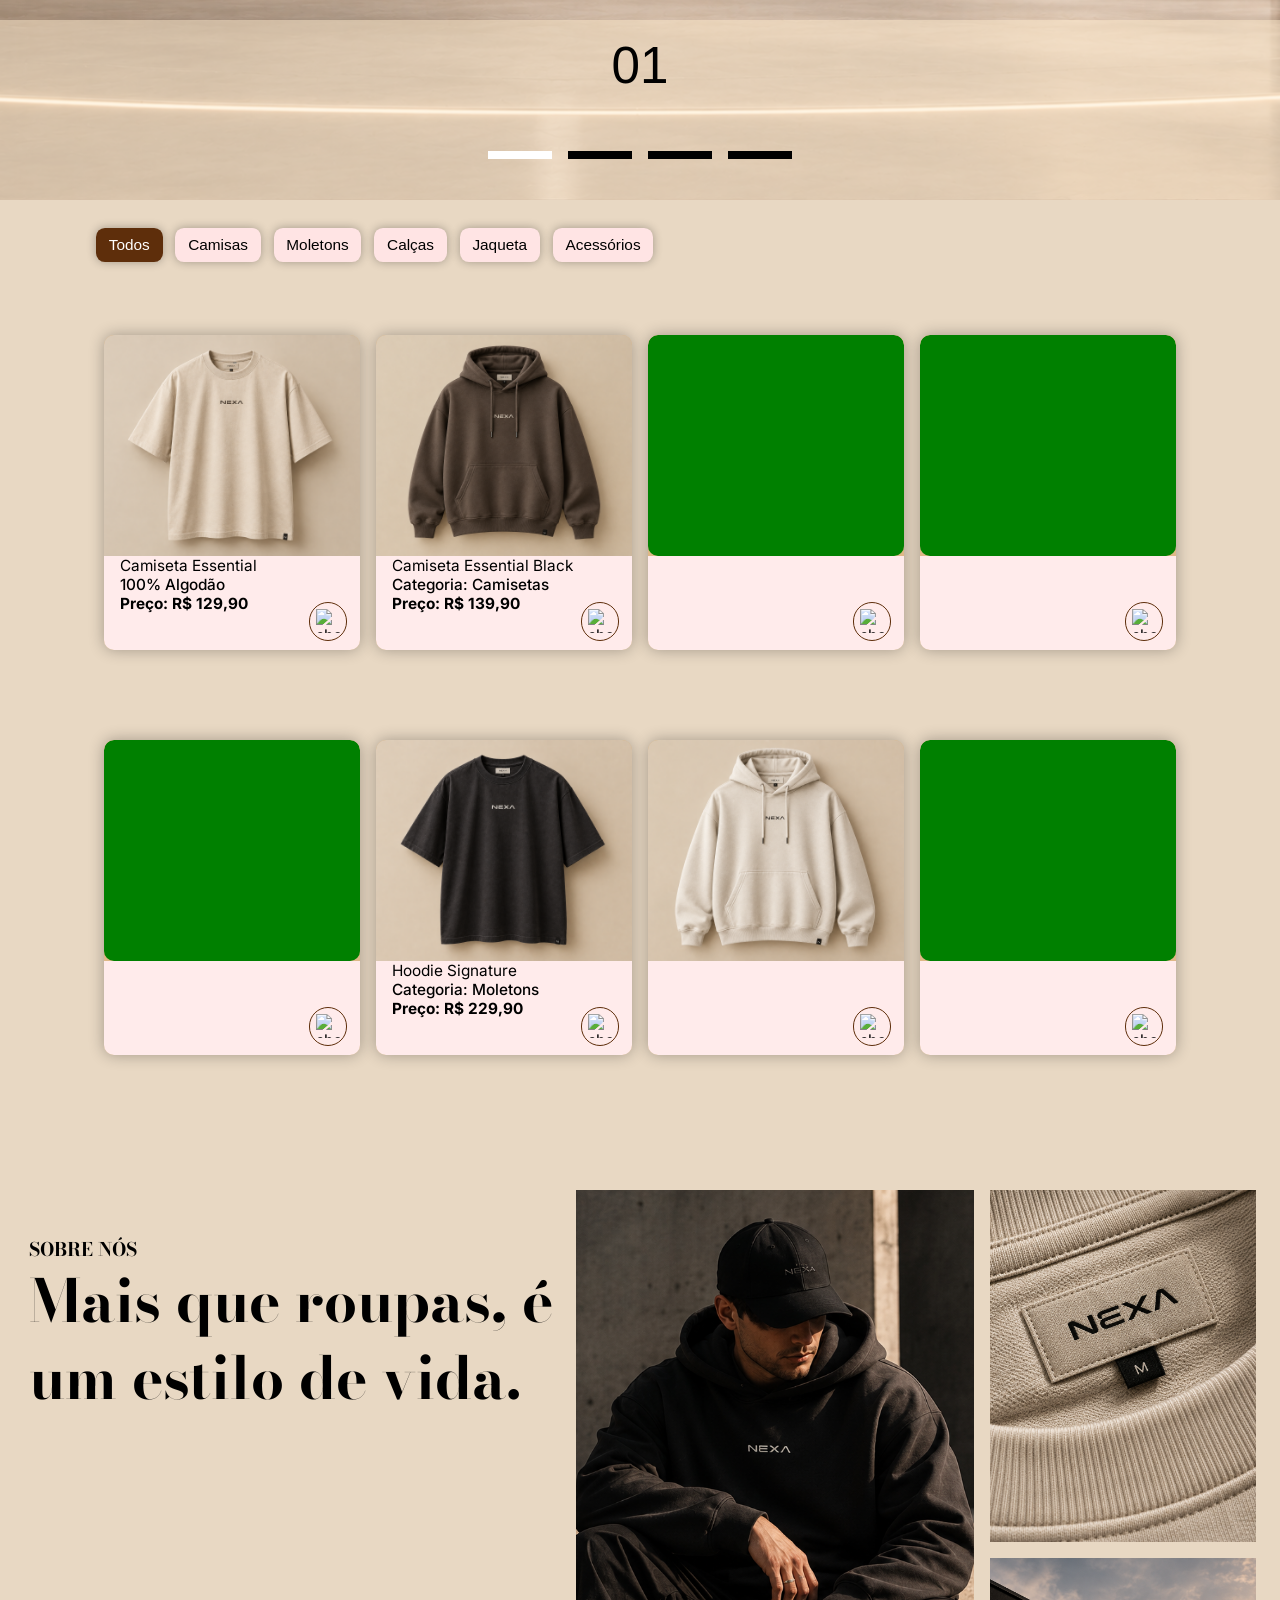
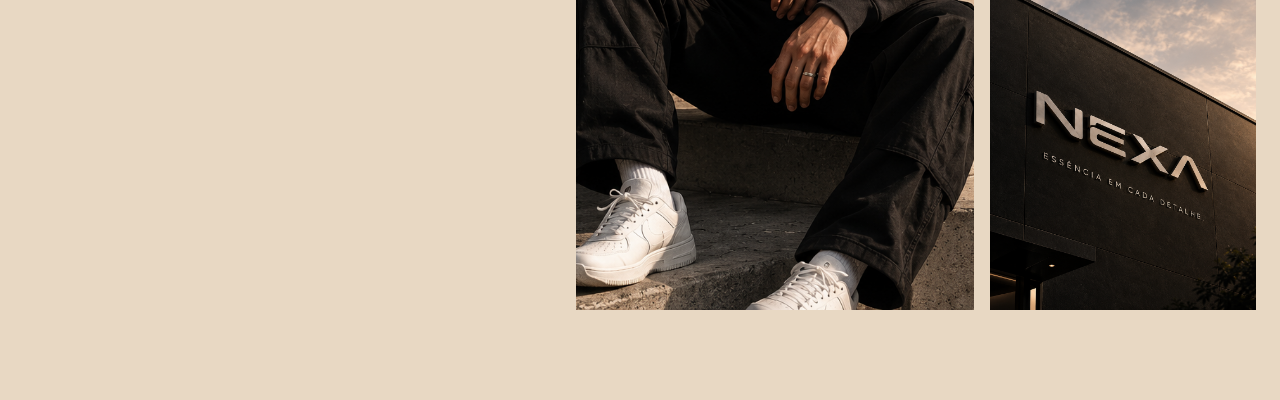
==== commit 56aa6215: "Add files via upload" ====
--- a/index.html
+++ b/index.html
@@ -62,6 +62,7 @@
             </div>
         </div>
     </main>
+
     <div class="O__3D dois" data-modelo="modelos3D/sapato.glb"></div>
     <section class="section">
         <div class="fundo2"><img src="img/fundo2.png" alt=""></div>
@@ -94,8 +95,11 @@
         </div>
 
         <div class="setas">
-            <button class="voltar"><img width="48" height="48" src="https://img.icons8.com/fluency-systems-filled/48/arrow-pointing-left.png" alt="arrow-pointing-left"/></button>
-            <button class="passar"><img width="48" height="48" src="https://img.icons8.com/fluency-systems-filled/48/arrow--v2.png" alt="arrow--v2"/></button>
+            <button class="voltar"><img width="48" height="48"
+                    src="https://img.icons8.com/fluency-systems-filled/48/arrow-pointing-left.png"
+                    alt="arrow-pointing-left" /></button>
+            <button class="passar"><img width="48" height="48"
+                    src="https://img.icons8.com/fluency-systems-filled/48/arrow--v2.png" alt="arrow--v2" /></button>
         </div>
 
         <div class="modelos__indicadores">
@@ -213,7 +217,7 @@
             </div>
             <div class="produto">
                 <div class="imagem__produto">
-
+                    <img src="img/moleton__produto2.png" alt="moleton branco">
                 </div>
                 <div class="conteudo__produto">
                     <h4></h4>
@@ -243,9 +247,32 @@
         </div>
 
     </article>
-<section class="section2">
-
-</section>
+
+    <section class="section2">
+        <div class="sobre__nos">
+
+            <div class="texto__sobreNOS">
+                <h3>SOBRE NÓS</h3>
+                <h2>Mais que roupas,
+é um estilo de vida.</h2>
+            </div>
+        </div>
+
+
+        <div class="imagens__sobreNOS">
+            <div class="imagem__grande">
+                <img src="img/imagem__grande__sobreNos.png" alt="homem sentado com a camisa">
+            </div>
+            <div class="imagens__pequenas">
+                <div class="imagem__pequena">
+                    <img src="img/imagem__pequena1.png" alt="camisa com marca nexo">
+                </div>
+                <div class="imagem__pequena">
+                    <img src="img/imagem__pequena2.png" alt="lugar nexo">
+                </div>
+            </div>
+        </div>
+    </section>
 
 </body>
 <script src="https://cdn.jsdelivr.net/npm/gsap@3.15/dist/gsap.min.js"></script>
--- a/loja.css
+++ b/loja.css
@@ -89,7 +89,7 @@
     img {
       width: 100%;
       height: 100%;
-      transition: 2s;
+      object-fit: cover;
     }
   }
 
@@ -175,6 +175,7 @@
     img {
       width: 100%;
       height: 100%;
+      object-fit: cover;
     }
   }
 
@@ -189,8 +190,8 @@
     z-index: 2;
 
     .O__3D {
-      width: clamp(20rem,40vw,50rem);
-      height: clamp(20rem,40vw,50rem);
+      width: clamp(20rem, 40vw, 50rem);
+      height: clamp(20rem, 40vw, 50rem);
       display: flex;
       align-items: center;
       justify-content: center;
@@ -219,7 +220,7 @@
       transition: 0.5s;
     }
     img {
-      width: clamp(10rem,20vw,25rem);
+      width: clamp(10rem, 20vw, 25rem);
       height: auto;
       opacity: 0;
 
@@ -233,7 +234,6 @@
     position: absolute;
     bottom: 0;
     z-index: 4;
-    flex-direction: column;
   }
   .setas {
     width: 100%;
@@ -247,16 +247,14 @@
 
     button {
       background: rgb(255, 255, 255, 0.5);
-      width:  clamp(3rem,4vw,6rem);
-      height: clamp(3rem,4vw,6rem);
+      width: clamp(3rem, 4vw, 6rem);
+      height: clamp(3rem, 4vw, 6rem);
       border-radius: 50%;
-      border:
-        solid var(--branco),
-        1px;
-        img{
-          width: 100%;
-          height: 100%;
-        }
+      border: solid var(--branco) 1px;
+      img {
+        width: 100%;
+        height: 100%;
+      }
     }
   }
   .barras {
@@ -273,11 +271,11 @@
     display: flex;
     align-items: center;
     justify-content: center;
-    font-size: clamp(3rem,4vw, 5rem);
+    font-size: clamp(3rem, 4vw, 5rem);
     font-family: Verdana, Geneva, Tahoma, sans-serif;
   }
   .barra {
-    width: clamp(3rem,5vw,8rem);
+    width: clamp(3rem, 5vw, 8rem);
     height: 0.9vh;
     background: black;
   }
@@ -307,9 +305,9 @@
     z-index: 10;
 
     button {
-      font-size: clamp(0.5rem,1.2vw,2rem);
-      padding: clamp(0.4rem,0.6vw,1rem) clamp(0.5rem,1vw,2rem);
-      border-radius: clamp(0.4rem,0.7vw,1rem);
+      font-size: clamp(0.5rem, 1.2vw, 2rem);
+      padding: clamp(0.4rem, 0.6vw, 1rem) clamp(0.5rem, 1vw, 2rem);
+      border-radius: clamp(0.4rem, 0.7vw, 1rem);
       border: none;
       background: rgb(255, 228, 228);
       box-shadow: 0 0 10px var(--sombra);
@@ -336,6 +334,7 @@
     box-shadow: 0 0 15px var(--sombra);
     flex-direction: column;
     overflow: hidden;
+    transition: 0.3s;
   }
   .imagem__produto {
     width: 100%;
@@ -349,8 +348,8 @@
     }
   }
   .carrinho__icone {
-    width: clamp(2rem,3vw, 5rem);
-    height: clamp(2rem,3vw, 5rem);
+    width: clamp(2rem, 3vw, 5rem);
+    height: clamp(2rem, 3vw, 5rem);
     border-radius: 50%;
     border: solid rgb(94, 46, 11) 1px;
     position: absolute;
@@ -376,15 +375,15 @@
       font-weight: 400;
     }
     p {
-      font-size: clamp(0.7rem,1.2vw,3rem);
+      font-size: clamp(0.7rem, 1.2vw, 3rem);
       font-weight: 700;
     }
     h3 {
-      font-size: clamp(0.7rem,1.2vw,2rem);
+      font-size: clamp(0.7rem, 1.2vw, 2rem);
       font-weight: 500;
     }
   }
-  .produto:hover{
+  .produto:hover {
     transform: translateY(-3px);
   }
   .botao.ativo {
@@ -394,33 +393,110 @@
 }
 
 @media (max-width: 760px) {
-  .Produtos__loja{
-        height: auto;
-        padding-bottom: 5vh;
-        
-  .Meus__produtos {
-    padding-top: 3vh;
-    grid-template-columns: repeat(3, 30%);
-    gap: 1rem;
-  }
-  .Filtros{
-height: 10vh;
-  }}
+  .Produtos__loja {
+    height: auto;
+    padding-bottom: 5vh;
+
+    .Meus__produtos {
+      padding-top: 3vh;
+      grid-template-columns: repeat(3, 30%);
+      gap: 1rem;
+    }
+    .Filtros {
+      height: 10vh;
+    }
+  }
 }
 @media (max-width: 550px) {
-  .Produtos__loja{
-        height: auto;
-        padding-bottom: 5vh;
-
-  .Meus__produtos {
-    grid-template-columns: repeat(2, 45%);
-  }
-  .Filtros{
-height: 10vh;
-  }}
+  .Produtos__loja {
+    height: auto;
+    padding-bottom: 5vh;
+
+    .Meus__produtos {
+      grid-template-columns: repeat(2, 45%);
+    }
+    .Filtros {
+      height: 10vh;
+    }
+  }
 }
 .section2 {
   width: 100%;
   height: 100vh;
-  background: red;
-}
+  background: #e8d8c3;
+
+  display: flex;
+
+  .sobre__nos {
+    width: 45%;
+    height: 100%;
+    display: flex;
+    align-items: center;
+    justify-content: center;
+  }
+  .imagens__sobreNOS {
+    width: 55%;
+    height: 100%;
+    display: flex;
+    align-items: center;
+    justify-content: center;
+    gap: 1rem;
+    padding-right: 1.5rem;
+
+    .imagem__grande {
+      width: 60%;
+      height: 80%;
+      img {
+        width: 100%;
+        height: 100%;
+        object-fit: cover;
+      }
+    }
+    .imagens__pequenas {
+      width: 40%;
+      height: 80%;
+      display: flex;
+      flex-direction: column;
+      gap: 1rem;
+
+      .imagem__pequena {
+        width: 100%;
+        height: 50%;
+
+        img {
+          width: 100%;
+          height: 100%;
+          object-fit: cover;
+        }
+      }
+    }
+  }
+  .texto__sobreNOS {
+    width: 90%;
+    height: 70%;
+
+    h3 {
+      font-family: "Bodoni Moda", serif;
+    }
+    h2 {
+      font-family: "Bodoni Moda", serif;
+      font-size: clamp(2rem,4.6vw,5.5rem);
+      width: clamp(20rem,43vw,50rem);
+      line-height: clamp(2rem, 6vw, 10rem);
+    }
+  }
+}
+
+
+@media (max-width: 550px) {
+  .section2{
+    flex-direction: column;
+.sobre__nos{
+  width: 100%;
+}
+    .imagens__sobreNOS{
+      width: 100%;
+padding-left: 1rem;
+    }
+  }
+}
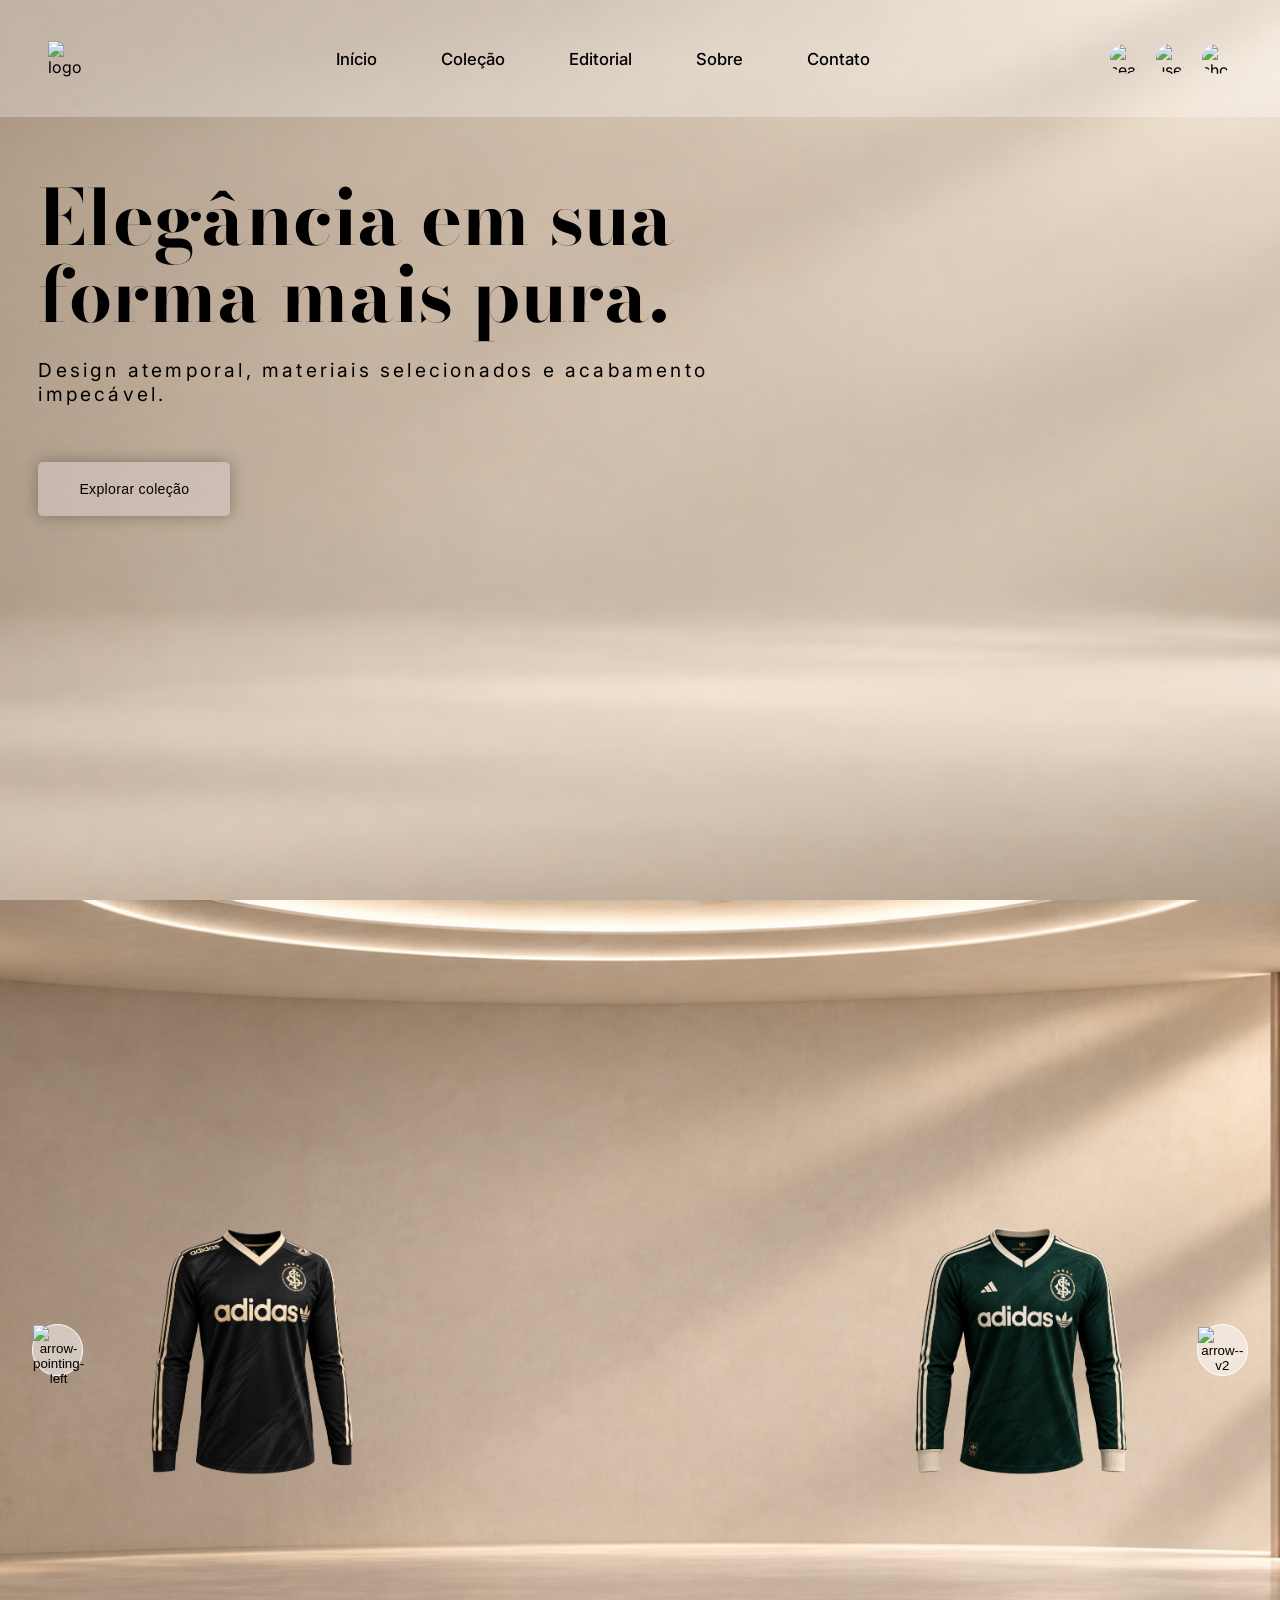
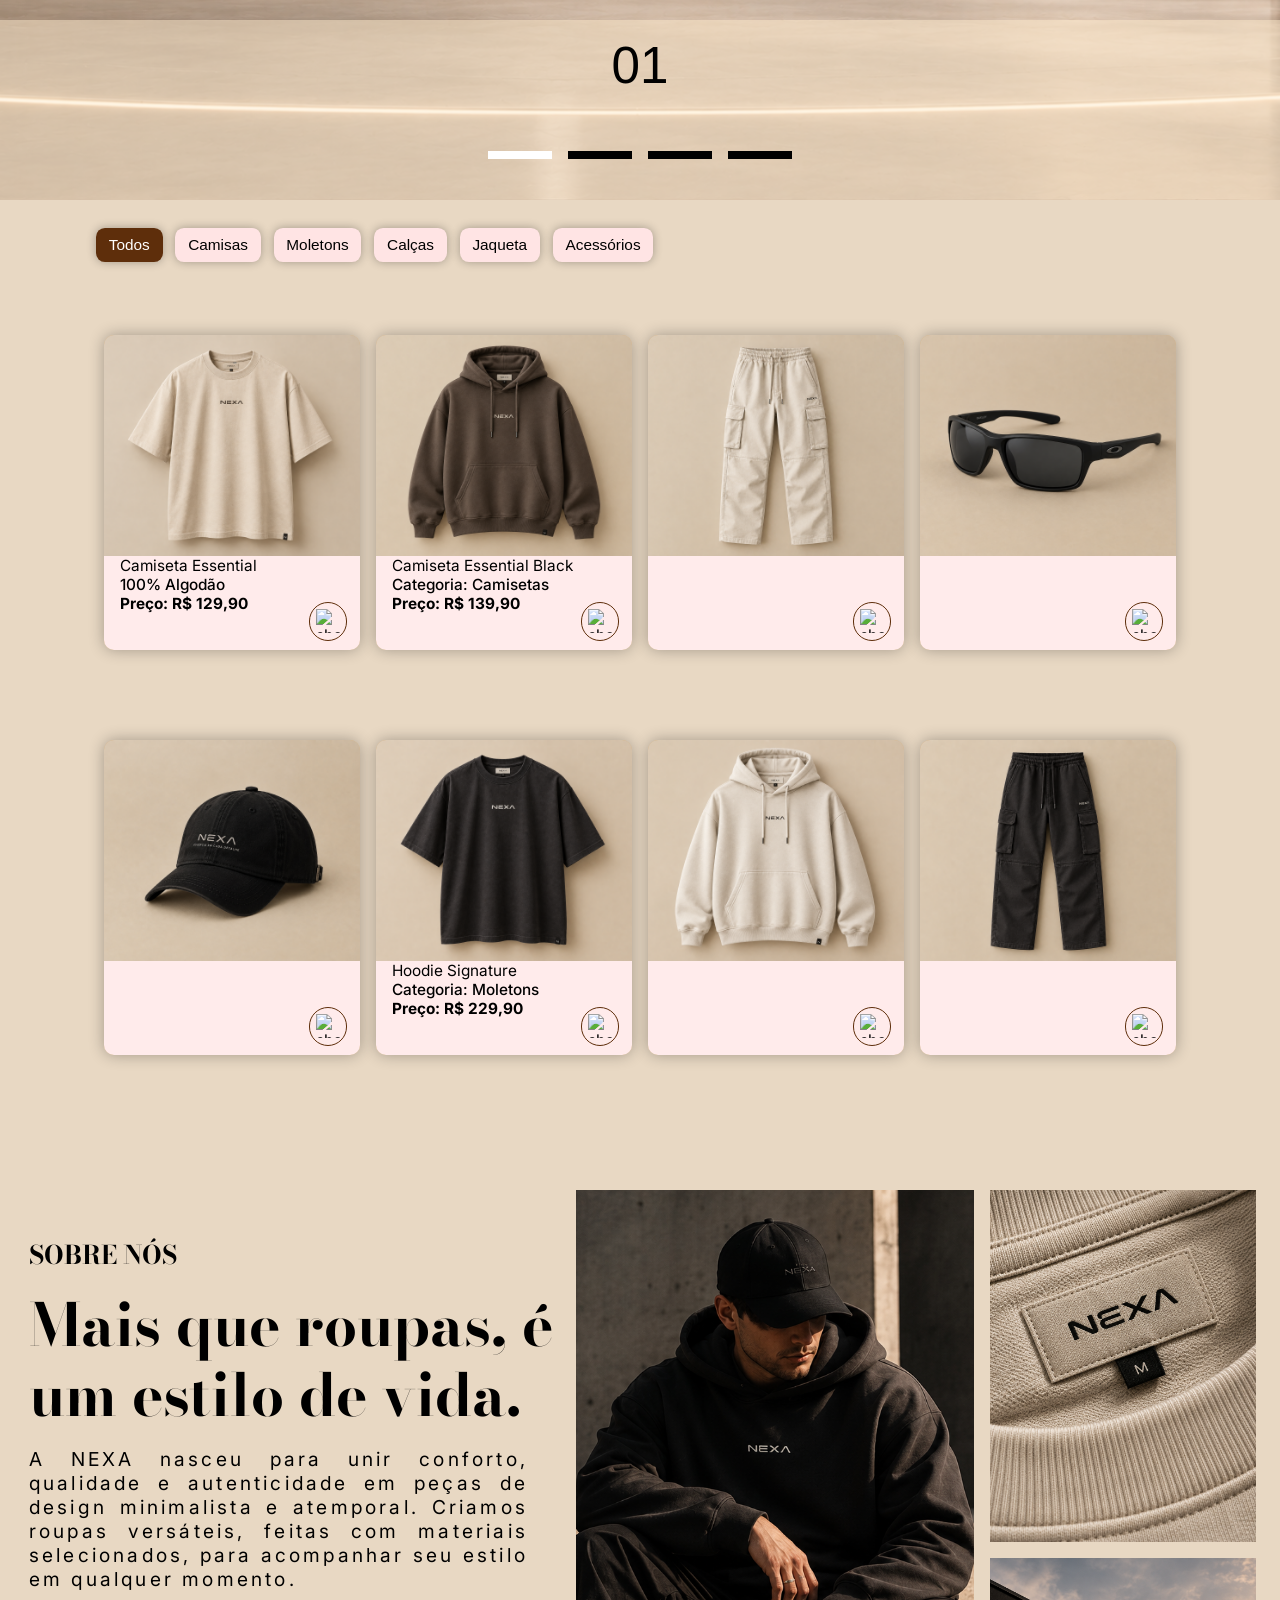
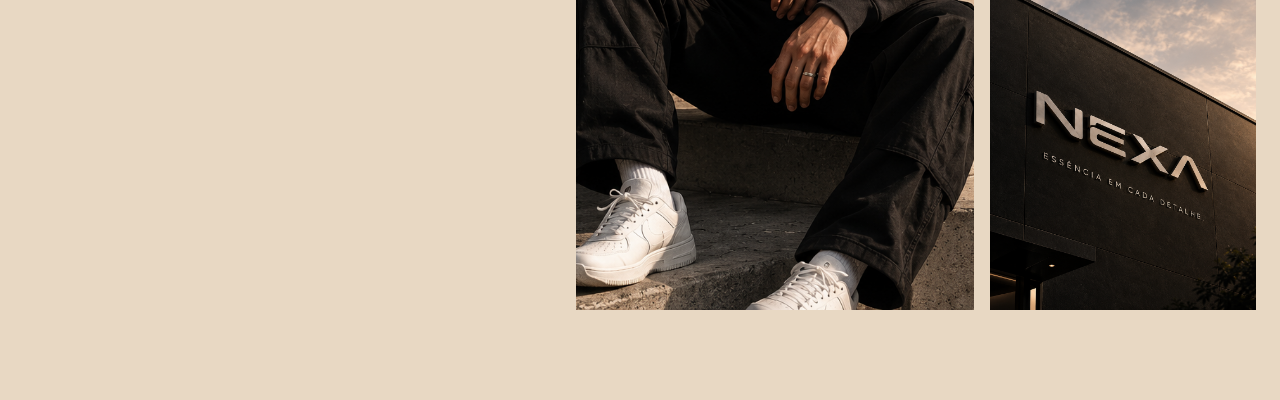
==== commit 54e8d65b: "Add files via upload" ====
--- a/index.html
+++ b/index.html
@@ -161,35 +161,35 @@
             </div>
             <div class="produto">
                 <div class="imagem__produto">
-
-                </div>
-                <div class="conteudo__produto">
-                    <h4></h4>
-                    <h3></h3>
-                    <p></p>
-                    <div class="carrinho__icone">
-                        <img width="24" height="24" src="https://img.icons8.com/material-rounded/24/shopping-cart.png"
-                            alt="shopping-cart" />
-                    </div>
-                </div>
-            </div>
-            <div class="produto">
-                <div class="imagem__produto">
-
-                </div>
-                <div class="conteudo__produto">
-                    <h4></h4>
-                    <h3></h3>
-                    <p></p>
-                    <div class="carrinho__icone">
-                        <img width="24" height="24" src="https://img.icons8.com/material-rounded/24/shopping-cart.png"
-                            alt="shopping-cart" />
-                    </div>
-                </div>
-            </div>
-            <div class="produto">
-                <div class="imagem__produto">
-
+<img src="img/calça__produto1.png" alt="calsa bege">
+                </div>
+                <div class="conteudo__produto">
+                    <h4></h4>
+                    <h3></h3>
+                    <p></p>
+                    <div class="carrinho__icone">
+                        <img width="24" height="24" src="https://img.icons8.com/material-rounded/24/shopping-cart.png"
+                            alt="shopping-cart" />
+                    </div>
+                </div>
+            </div>
+            <div class="produto">
+                <div class="imagem__produto">
+<img src="img/acessorio__produto2.png" alt="oculos">
+                </div>
+                <div class="conteudo__produto">
+                    <h4></h4>
+                    <h3></h3>
+                    <p></p>
+                    <div class="carrinho__icone">
+                        <img width="24" height="24" src="https://img.icons8.com/material-rounded/24/shopping-cart.png"
+                            alt="shopping-cart" />
+                    </div>
+                </div>
+            </div>
+            <div class="produto">
+                <div class="imagem__produto">
+ <img src="img/acessorio__produto1.png" alt="bone">
                 </div>
                 <div class="conteudo__produto">
                     <h4></h4>
@@ -231,7 +231,7 @@
             </div>
             <div class="produto">
                 <div class="imagem__produto">
-
+<img src="img/calça__produto2.png" alt="calça preta">
                 </div>
                 <div class="conteudo__produto">
                     <h4></h4>
@@ -254,7 +254,8 @@
             <div class="texto__sobreNOS">
                 <h3>SOBRE NÓS</h3>
                 <h2>Mais que roupas,
-é um estilo de vida.</h2>
+                    é um estilo de vida.</h2>
+                    <p>A NEXA nasceu para unir conforto, qualidade e autenticidade em peças de design minimalista e atemporal. Criamos roupas versáteis, feitas com materiais selecionados, para acompanhar seu estilo em qualquer momento.</p>
             </div>
         </div>
 
@@ -274,6 +275,10 @@
         </div>
     </section>
 
+    <section class="">
+
+    </section>
+
 </body>
 <script src="https://cdn.jsdelivr.net/npm/gsap@3.15/dist/gsap.min.js"></script>
 
--- a/loja.css
+++ b/loja.css
@@ -474,28 +474,41 @@
   .texto__sobreNOS {
     width: 90%;
     height: 70%;
+    display: flex;
+    flex-direction: column;
+    gap: clamp(1rem,1vw,2rem);
 
     h3 {
       font-family: "Bodoni Moda", serif;
+      font-size: clamp(1.3rem,2vw,3rem);
     }
     h2 {
       font-family: "Bodoni Moda", serif;
       font-size: clamp(2rem,4.6vw,5.5rem);
       width: clamp(20rem,43vw,50rem);
-      line-height: clamp(2rem, 6vw, 10rem);
-    }
-  }
-}
-
-
-@media (max-width: 550px) {
+      line-height: clamp(2rem, 5.5vw, 10rem);
+    }
+    P{
+            font-size: clamp(0.8rem, 1.5vw, 2.5rem);
+      letter-spacing: 0.2rem;
+      width: clamp(20rem, 39vw, 80rem);
+    text-align: justify;
+
+    }
+  }
+}
+
+
+@media (max-width: 768px) {
   .section2{
     flex-direction: column;
 .sobre__nos{
   width: 100%;
+  height: 50%;
 }
     .imagens__sobreNOS{
       width: 100%;
+        height: 50%;
 padding-left: 1rem;
     }
   }
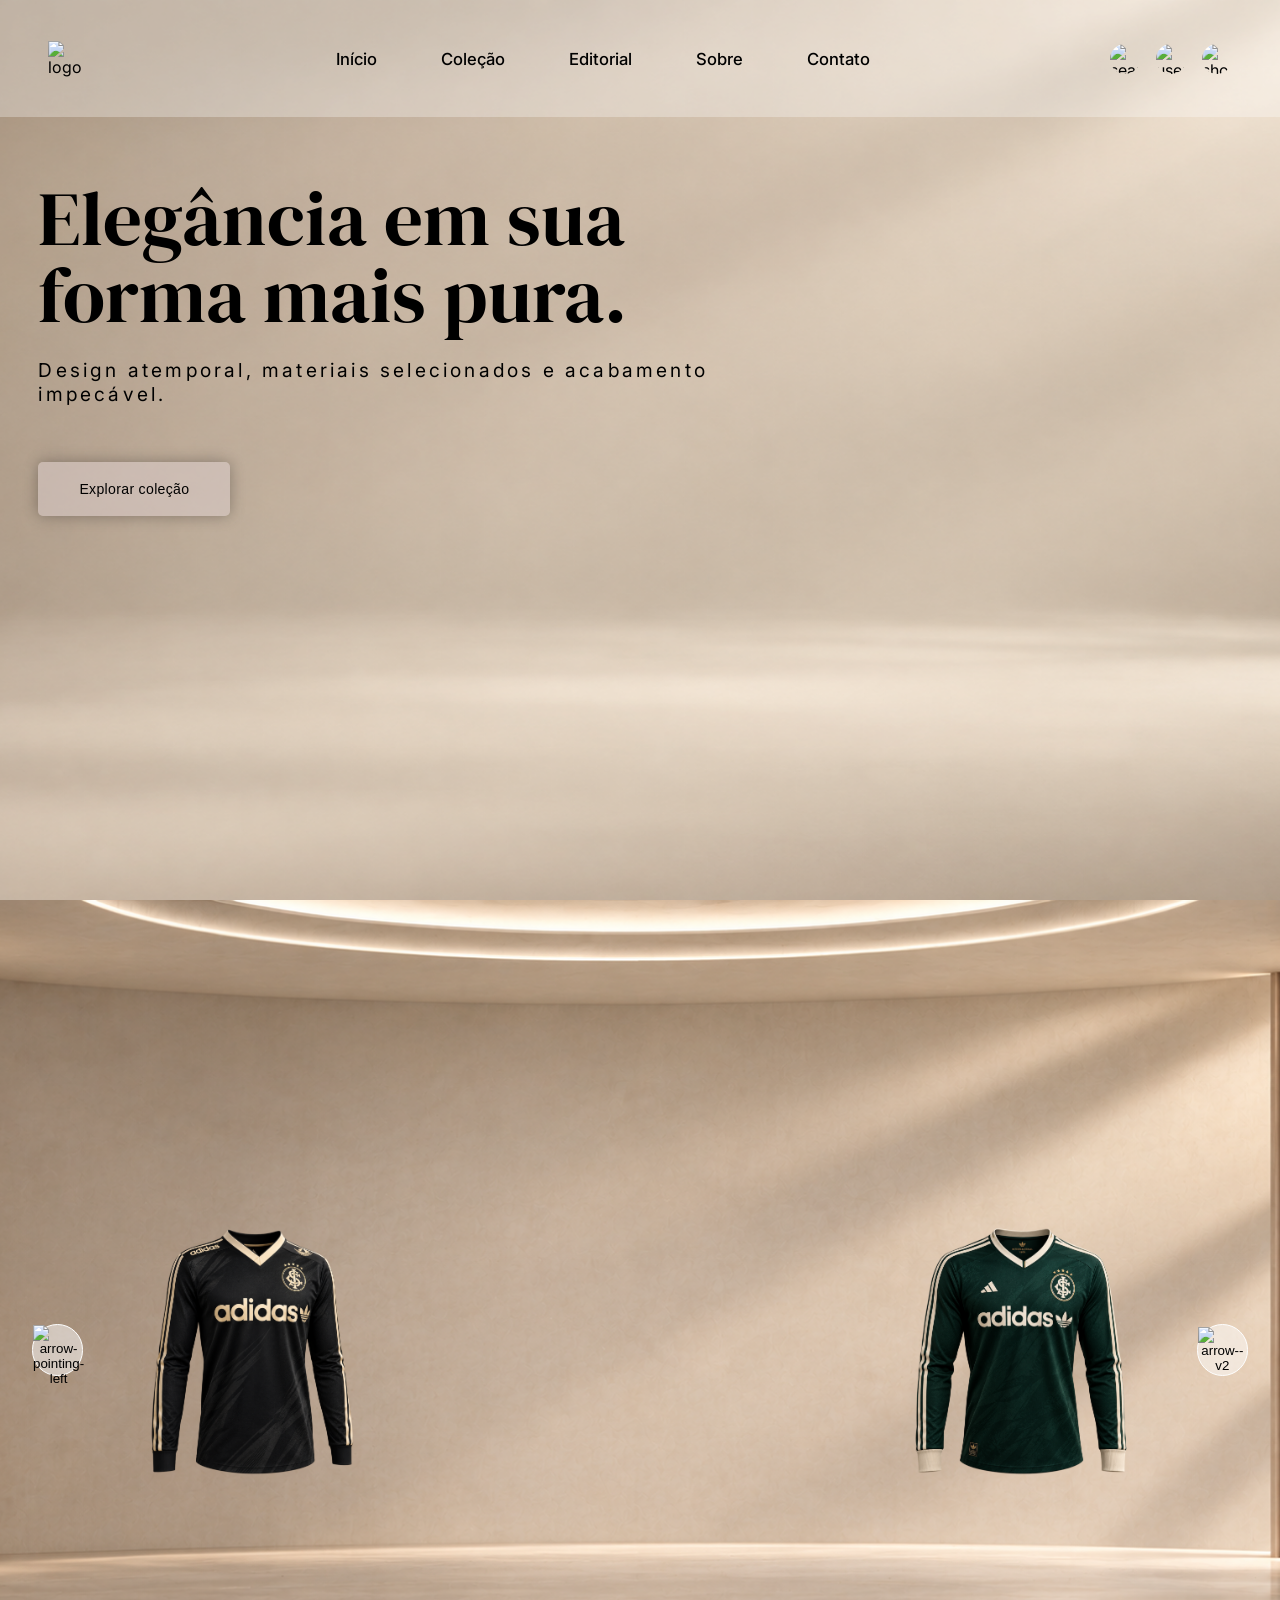
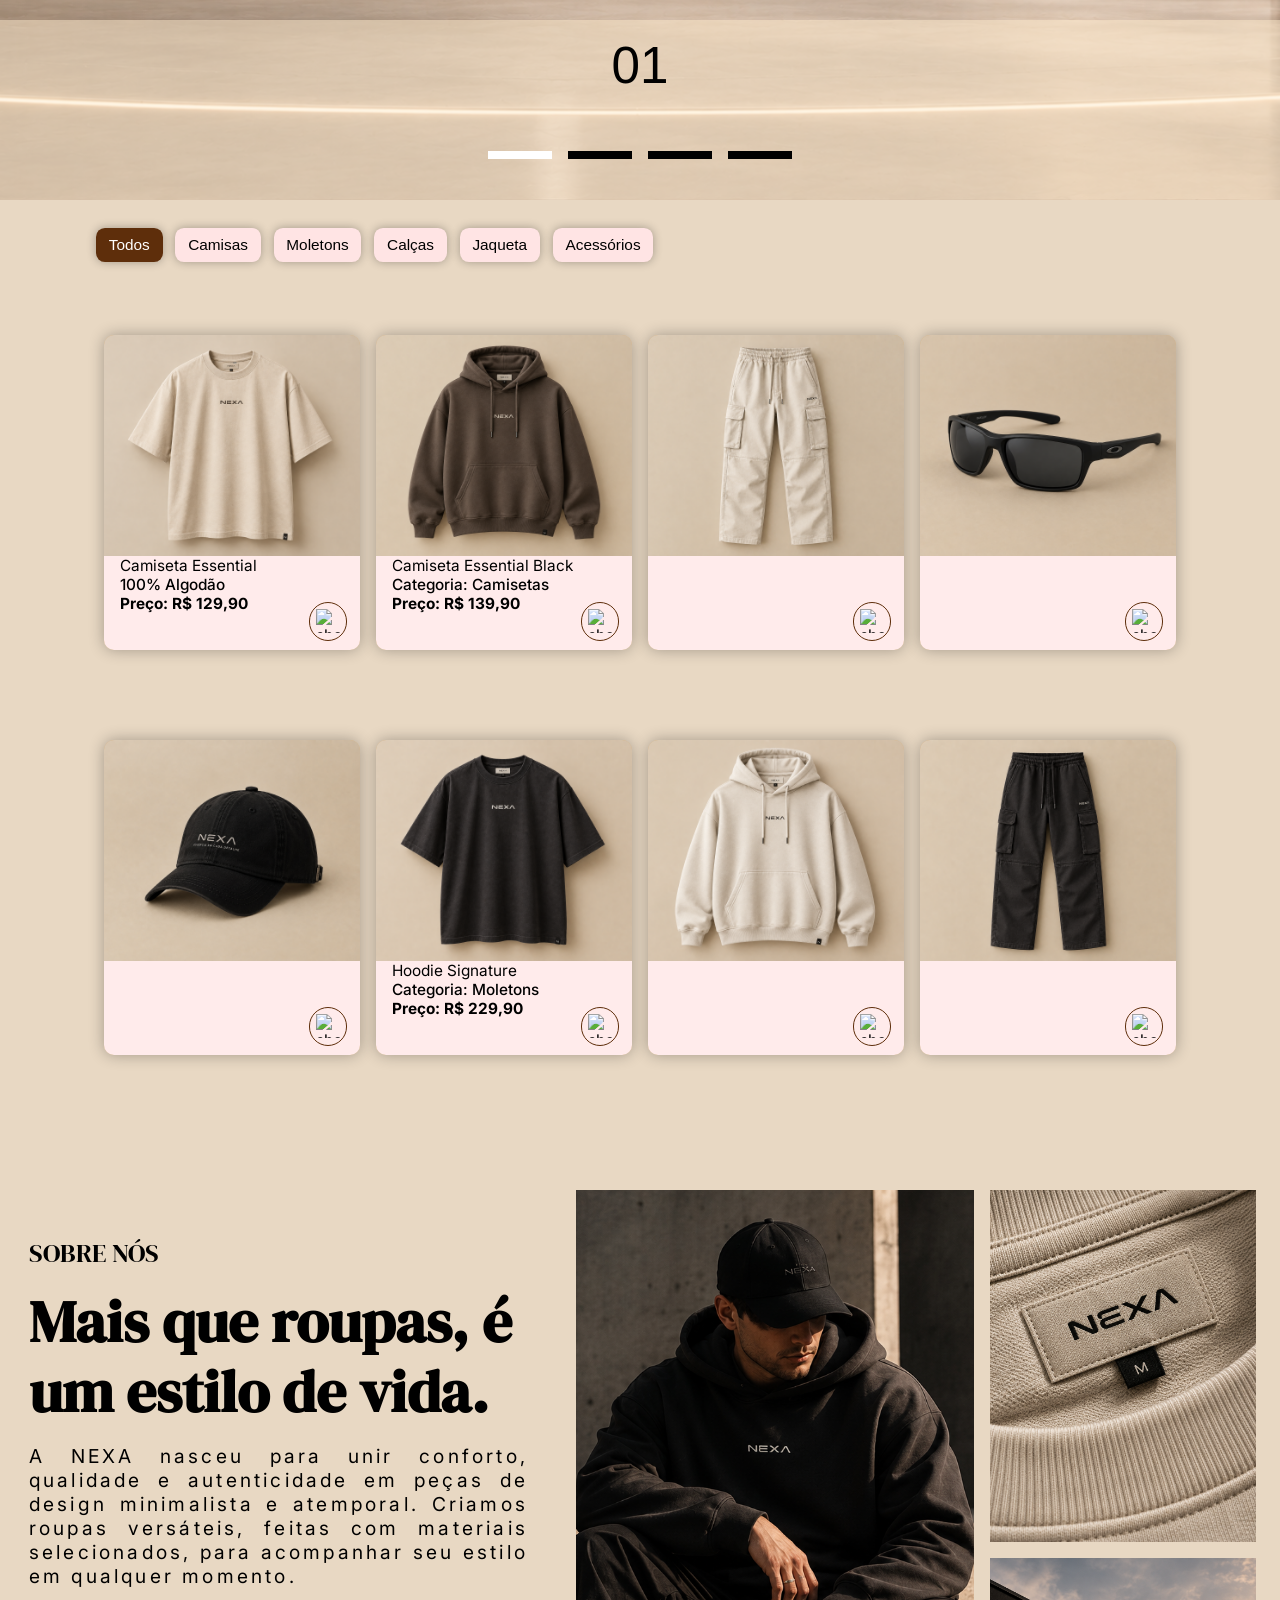
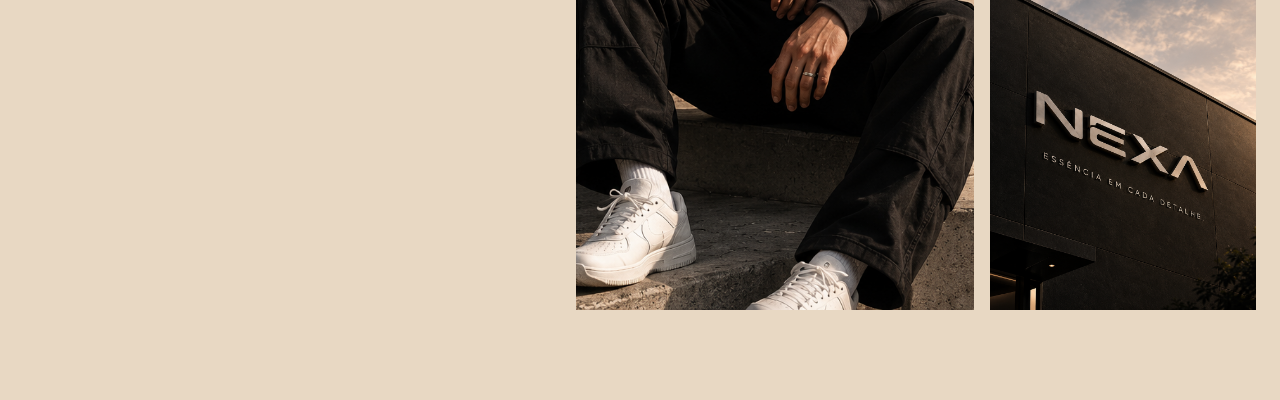
==== commit 3b3daeab: "Add files via upload" ====
--- a/index.html
+++ b/index.html
@@ -17,11 +17,8 @@
 </script>
 
     <link rel="preconnect" href="https://fonts.googleapis.com">
-    <link rel="preconnect" href="https://fonts.gstatic.com" crossorigin>
-    <link
-        href="https://fonts.googleapis.com/css2?family=Bodoni+Moda:ital,opsz,wght@0,6..96,400..900;1,6..96,400..900&family=Inter:ital,opsz,wght@0,14..32,100..900;1,14..32,100..900&family=Orbitron:wght@400..900&family=Poppins:ital,wght@0,100;0,200;0,300;0,400;0,500;0,600;0,700;0,800;0,900;1,100;1,200;1,300;1,400;1,500;1,600;1,700;1,800;1,900&display=swap"
-        rel="stylesheet">
-
+<link rel="preconnect" href="https://fonts.gstatic.com" crossorigin>
+<link href="https://fonts.googleapis.com/css2?family=Bodoni+Moda:ital,opsz,wght@0,6..96,400..900;1,6..96,400..900&family=DM+Serif+Display:ital@0;1&family=Inter:ital,opsz,wght@0,14..32,100..900;1,14..32,100..900&family=Orbitron:wght@400..900&family=Poppins:ital,wght@0,100;0,200;0,300;0,400;0,500;0,600;0,700;0,800;0,900;1,100;1,200;1,300;1,400;1,500;1,600;1,700;1,800;1,900&display=swap" rel="stylesheet">
 </head>
 
 <body>
--- a/loja.css
+++ b/loja.css
@@ -108,10 +108,11 @@
     gap: 1.5rem;
 
     h1 {
-      font-family: "Bodoni Moda", serif;
+  font-family: "DM Serif Display", serif;
       width: clamp(20rem, 60vw, 80rem);
       font-size: clamp(2rem, 6vw, 10rem);
       line-height: clamp(2rem, 6vw, 10rem);
+      font-weight: 100;
     }
     p {
       font-size: clamp(0.8rem, 1.5vw, 2.5rem);
@@ -338,9 +339,7 @@
   }
   .imagem__produto {
     width: 100%;
-    height: 70%;
-    background: green;
-    border-radius: 10px;
+    height: 70%;    border-radius: 10px;
     img {
       width: 100%;
       height: 100%;
@@ -479,11 +478,12 @@
     gap: clamp(1rem,1vw,2rem);
 
     h3 {
-      font-family: "Bodoni Moda", serif;
+  font-family: "DM Serif Display", serif;
       font-size: clamp(1.3rem,2vw,3rem);
+      font-weight: 100;
     }
     h2 {
-      font-family: "Bodoni Moda", serif;
+  font-family: "DM Serif Display", serif;
       font-size: clamp(2rem,4.6vw,5.5rem);
       width: clamp(20rem,43vw,50rem);
       line-height: clamp(2rem, 5.5vw, 10rem);
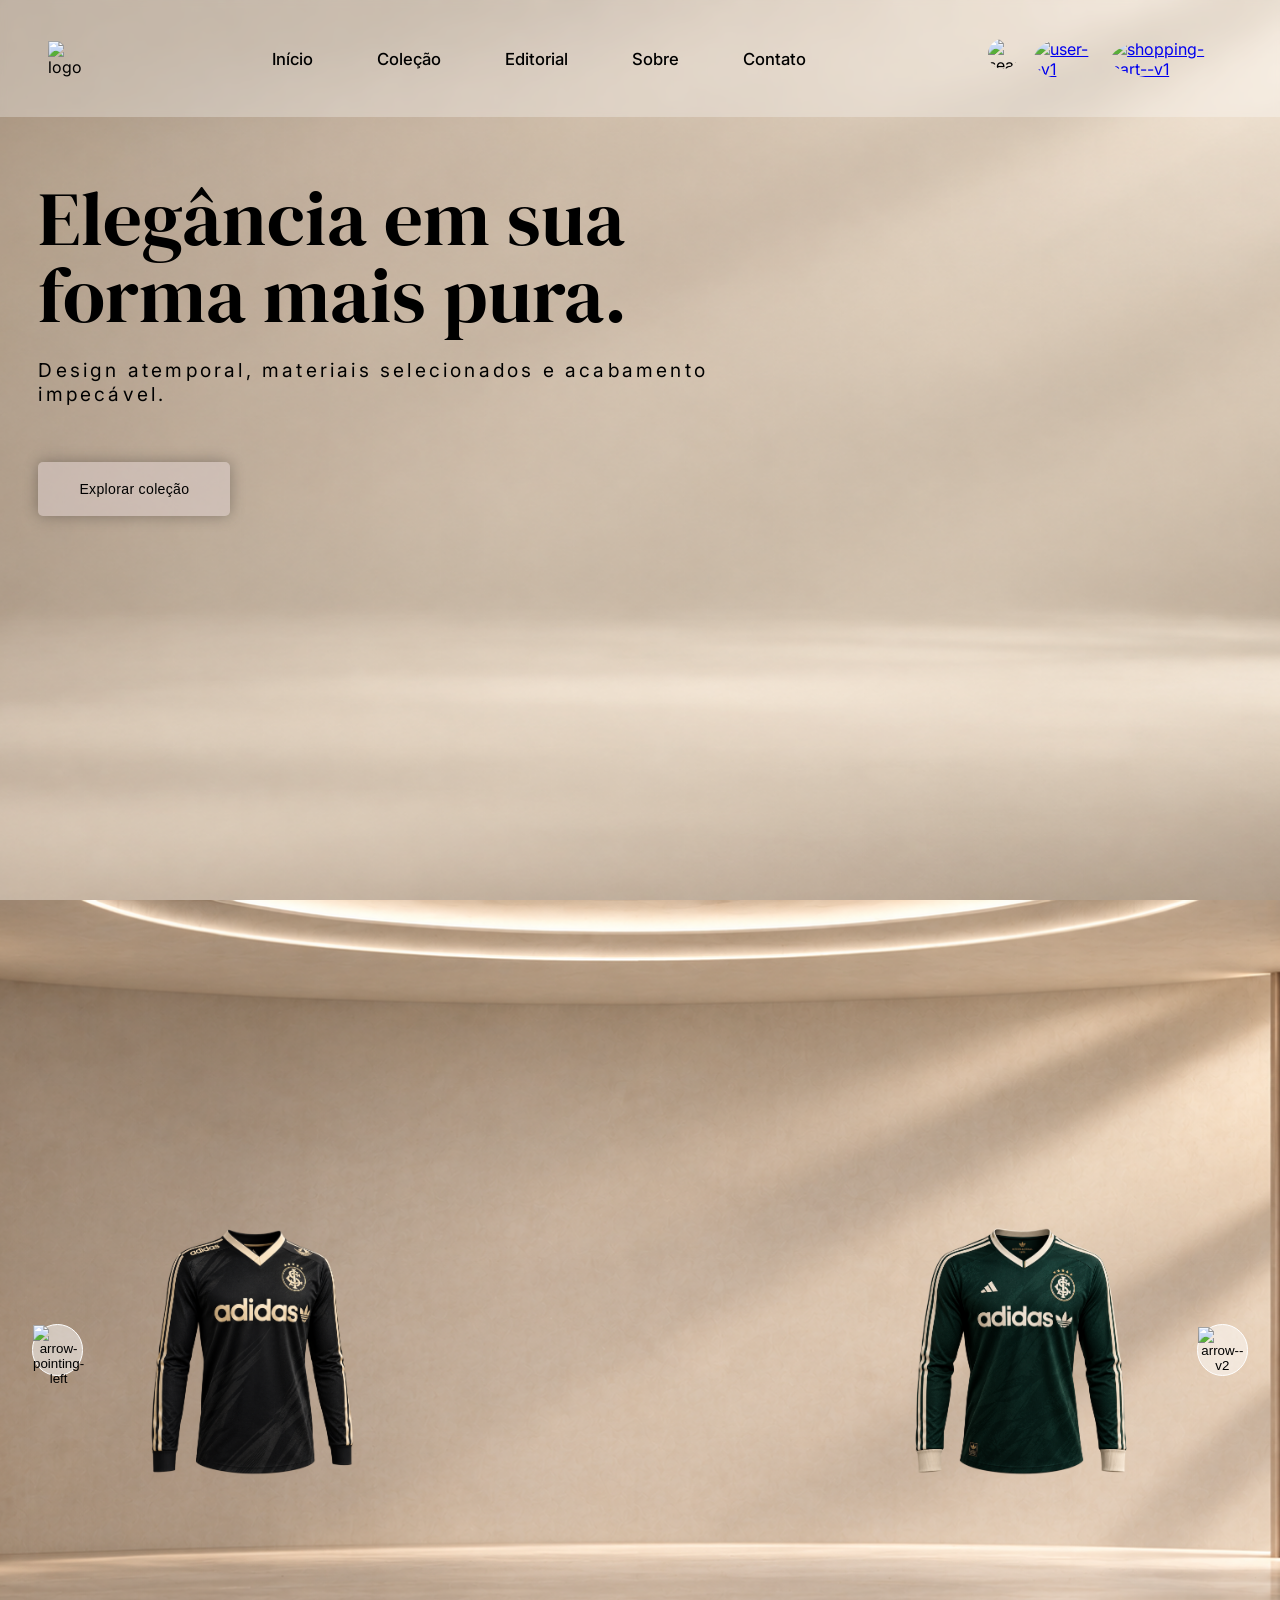
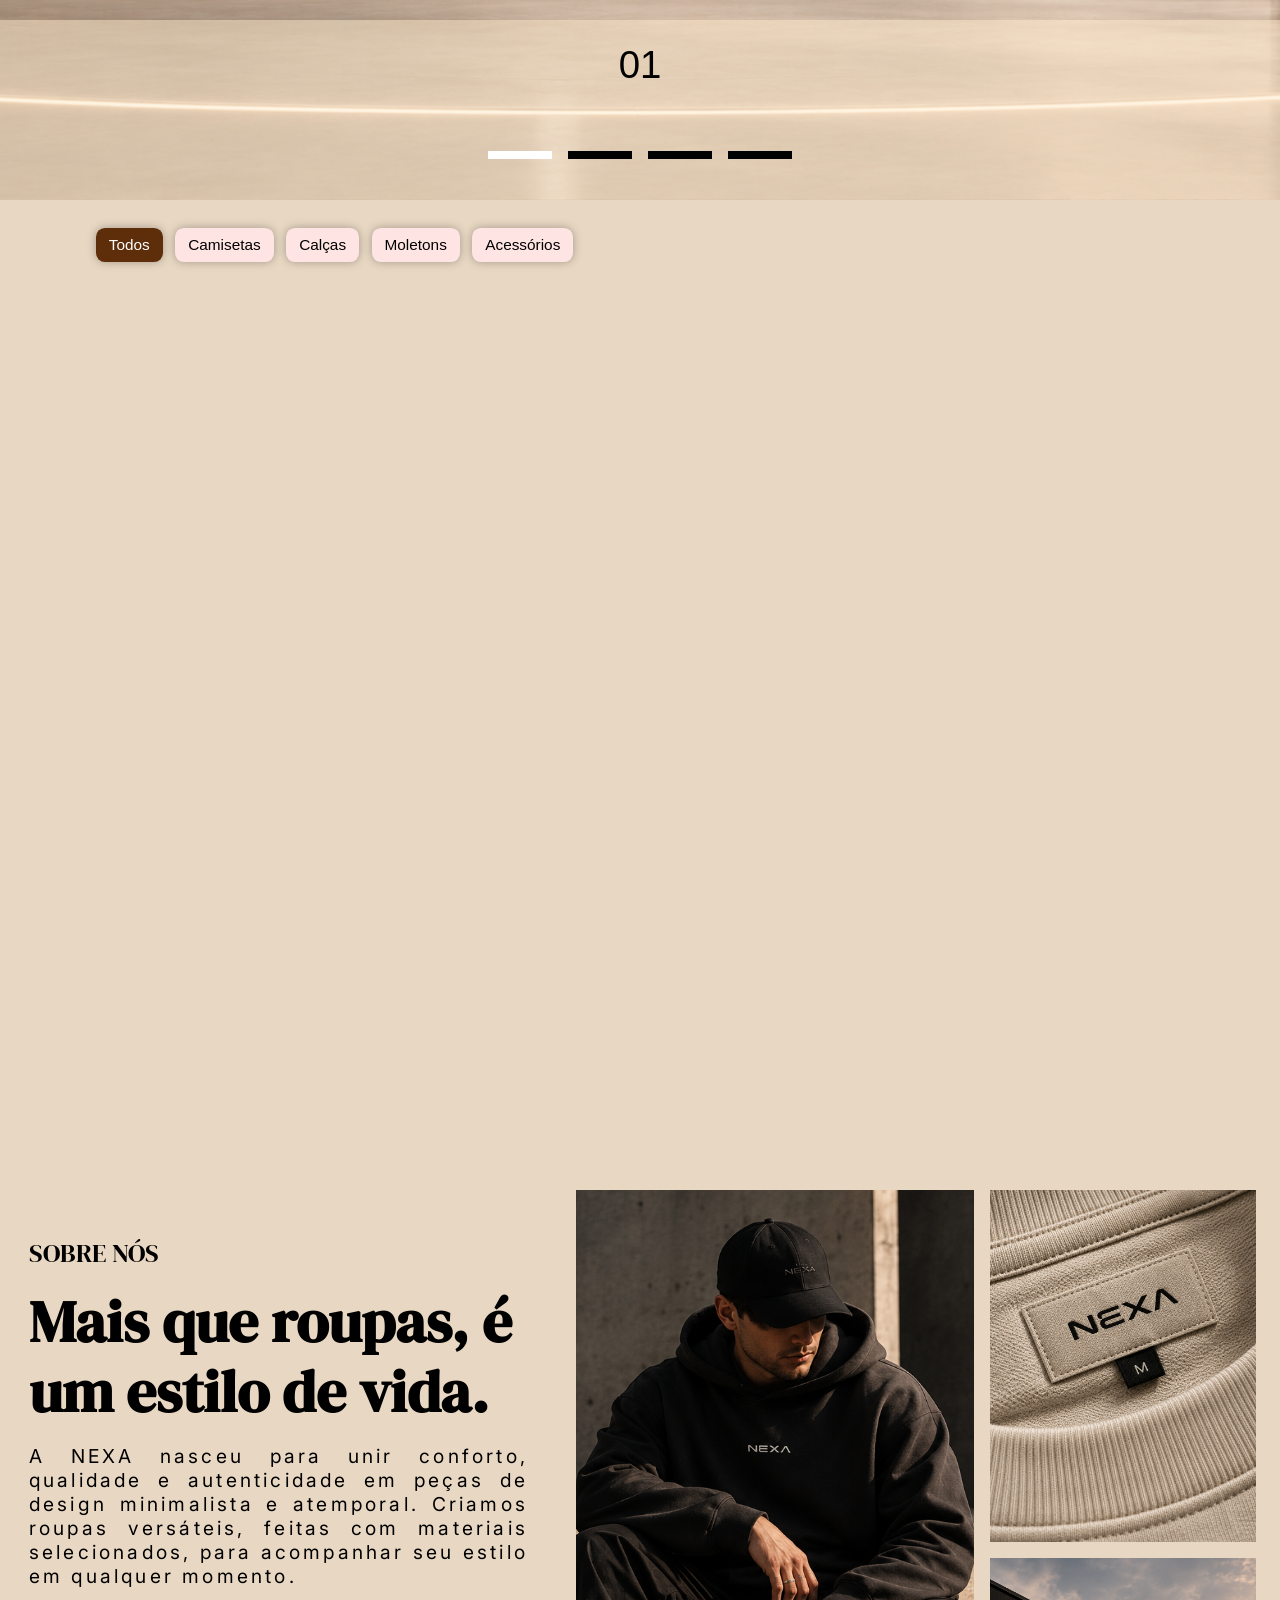
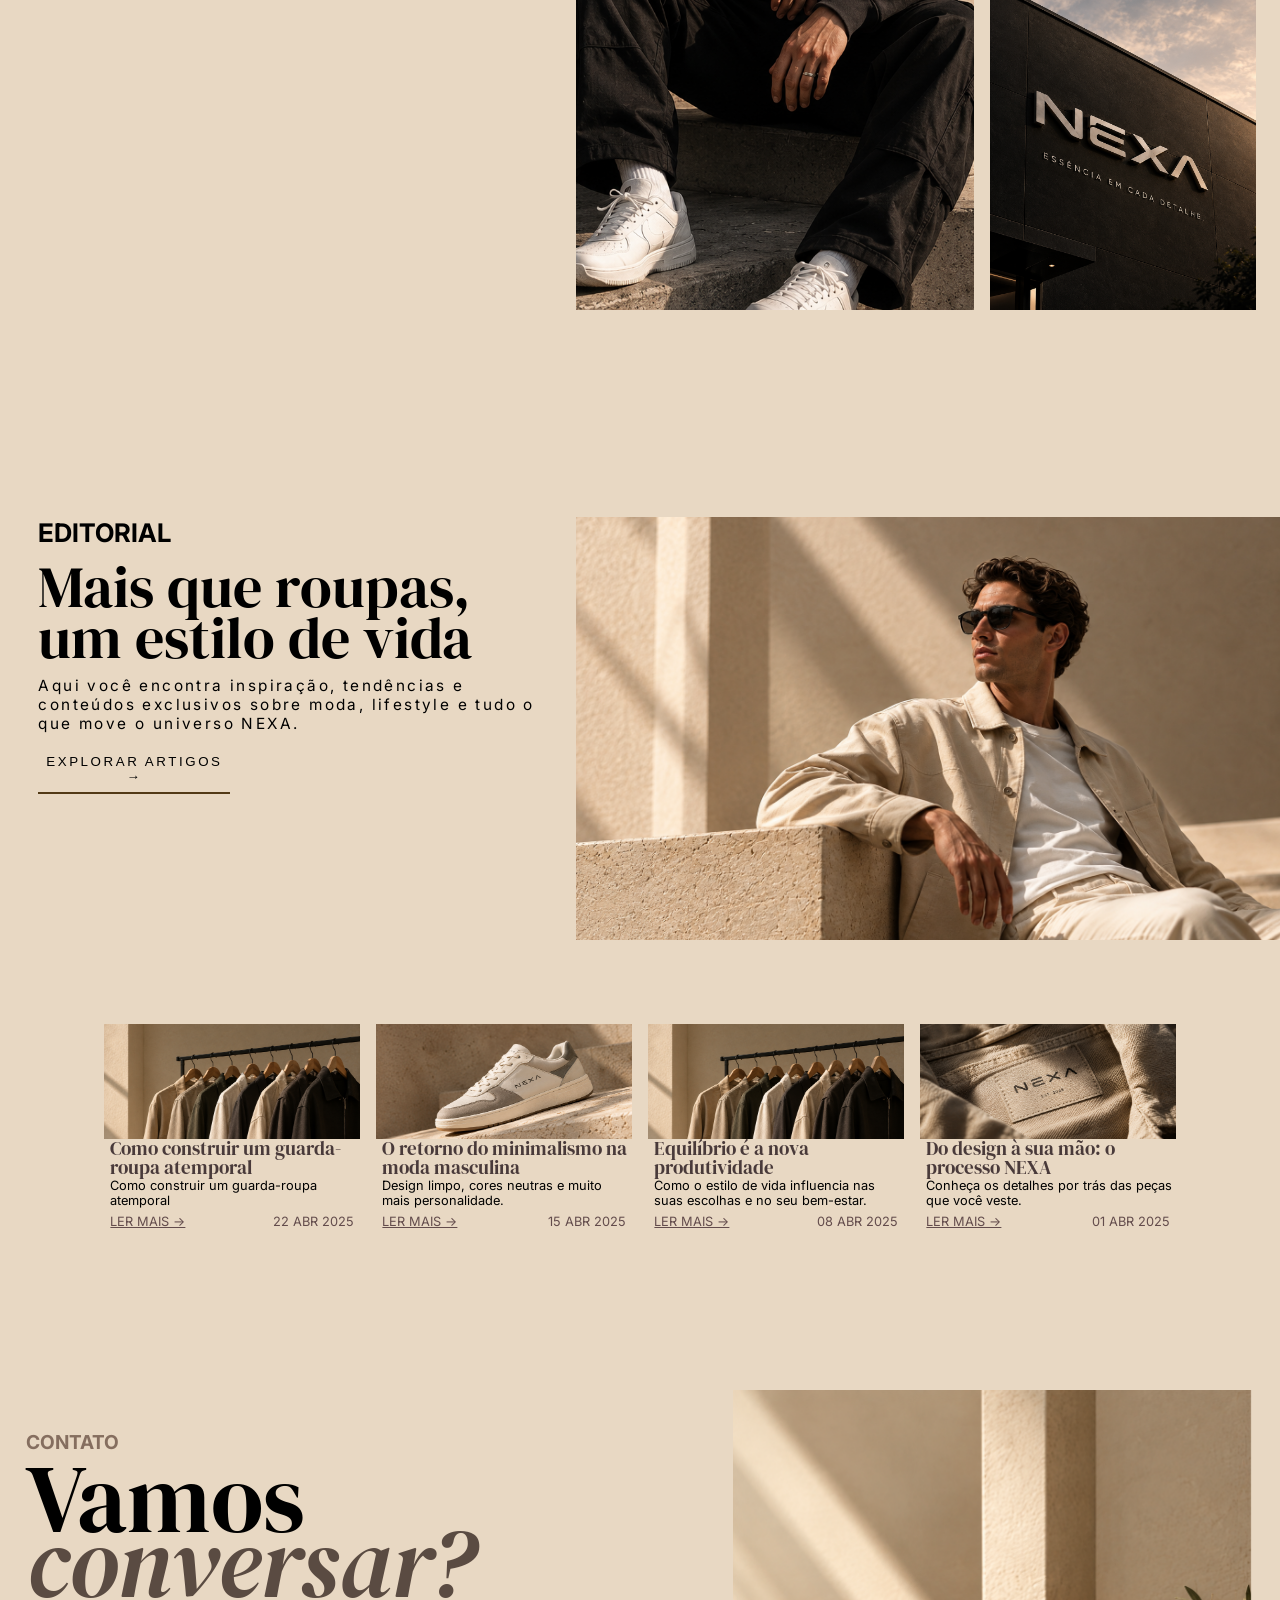
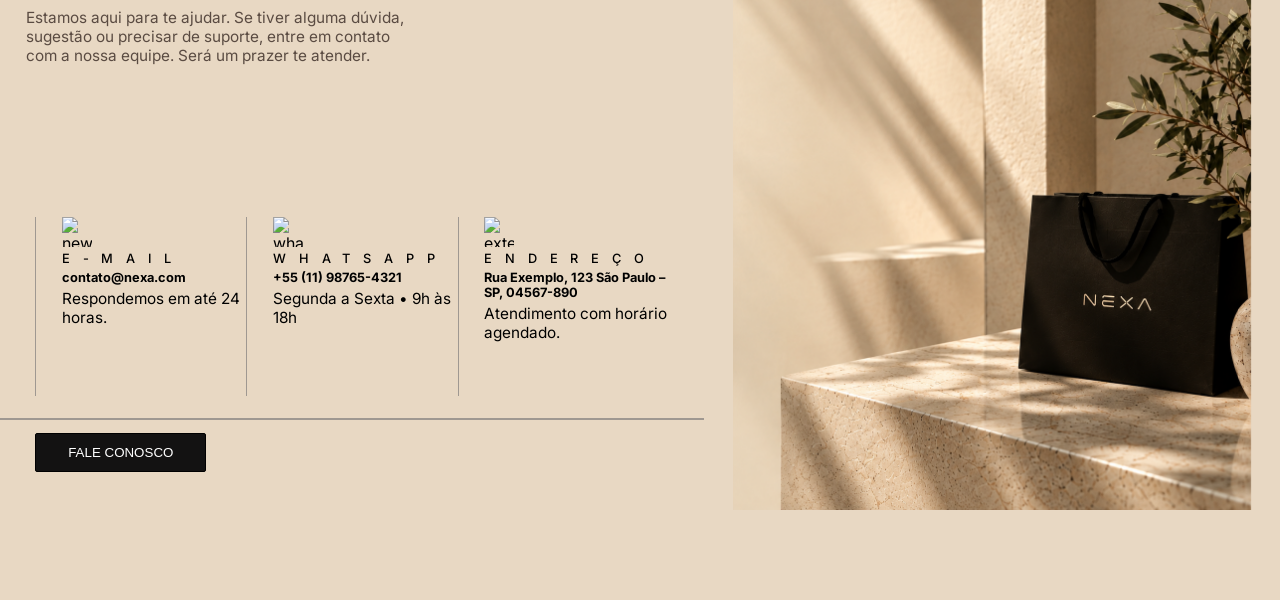
==== commit 31afbf5a: "Primeiro commit" ====
--- a/index.html
+++ b/index.html
@@ -1,284 +1,422 @@
-<!DOCTYPE html>
-<html lang="pt-br">
-
-<head>
-    <meta charset="UTF-8">
-    <meta name="viewport" content="width=device-width, initial-scale=1.0">
-    <title>Document</title>
-    <link rel="stylesheet" href="loja.css">
-    <script defer type="module" src="loja.js"></script>
-    <script type="importmap">
-{
-    "imports": {
-        "three": "https://unpkg.com/three@0.179.1/build/three.module.js",
-        "three/addons/": "https://unpkg.com/three@0.179.1/examples/jsm/"
-    }
-}
-</script>
-
-    <link rel="preconnect" href="https://fonts.googleapis.com">
-<link rel="preconnect" href="https://fonts.gstatic.com" crossorigin>
-<link href="https://fonts.googleapis.com/css2?family=Bodoni+Moda:ital,opsz,wght@0,6..96,400..900;1,6..96,400..900&family=DM+Serif+Display:ital@0;1&family=Inter:ital,opsz,wght@0,14..32,100..900;1,14..32,100..900&family=Orbitron:wght@400..900&family=Poppins:ital,wght@0,100;0,200;0,300;0,400;0,500;0,600;0,700;0,800;0,900;1,100;1,200;1,300;1,400;1,500;1,600;1,700;1,800;1,900&display=swap" rel="stylesheet">
-</head>
-
-<body>
-
-    <header class="header">
-        <div class="logo">
-            <img width="50" height="50" src="https://img.icons8.com/ios-filled/50/logo.png" alt="logo" />
-        </div>
-
-        <nav class="nav__computador">
-            <a href="#">Início</a>
-            <a href="#">Coleção</a>
-            <a href="#">Editorial</a>
-            <a href="#">Sobre</a>
-            <a href="#">Contato</a>
-        </nav>
-
-        <div class="icones__header">
-            <img width="30" height="30" src="https://img.icons8.com/ios-glyphs/30/search--v1.png" alt="search--v1" />
-            <img width="30" height="30" src="https://img.icons8.com/ios-glyphs/30/user--v1.png" alt="user--v1" />
-            <img width="30" height="30" src="https://img.icons8.com/ios-glyphs/30/shopping-cart--v1.png"
-                alt="shopping-cart--v1" />
-        </div>
-    </header>
-
-    <main class="main">
-        <div class="imagem__fundo1">
-            <img src="img/fundo1.png" alt="">
-        </div>
-
-        <div class="posisão__texto">
-            <div class="Meus__textos">
-                <h1>Elegância em sua forma mais pura.</h1>
-                <p>Design atemporal, materiais selecionados e acabamento impecável.</p>
-                <button>
-                    Explorar coleção
-                </button>
-            </div>
-        </div>
-    </main>
-
-    <div class="O__3D dois" data-modelo="modelos3D/sapato.glb"></div>
-    <section class="section">
-        <div class="fundo2"><img src="img/fundo2.png" alt=""></div>
-
-        <div class="Meu__3D ativo">
-            <img src="img/camisa1.png" alt="">
-            <div class="O__3D um" data-modelo="modelos3D/camisa.glb">
-
-            </div>
-            <img src="img/camisa2.png" alt="">
-        </div>
-
-        <div class="Meu__3D">
-            <img src="img/camisa1.png" alt="">
-
-            <div class="O__3D dois" data-modelo="modelos3D/sapato-v1.glb">
-
-            </div>
-            <img src="img/camisa1.png" alt="">
-
-        </div>
-        <div class="Meu__3D">
-            <img src="img/camisa1.png" alt="">
-
-            <div class="O__3D dois" data-modelo="modelos3D/calça.glb">
-
-            </div>
-            <img src="img/camisa1.png" alt="">
-
-        </div>
-
-        <div class="setas">
-            <button class="voltar"><img width="48" height="48"
-                    src="https://img.icons8.com/fluency-systems-filled/48/arrow-pointing-left.png"
-                    alt="arrow-pointing-left" /></button>
-            <button class="passar"><img width="48" height="48"
-                    src="https://img.icons8.com/fluency-systems-filled/48/arrow--v2.png" alt="arrow--v2" /></button>
-        </div>
-
-        <div class="modelos__indicadores">
-            <div class="numeros">
-                01
-            </div>
-            <div class="barras">
-                <div class="barra ativo"></div>
-                <div class="barra"></div>
-                <div class="barra"></div>
-                <div class="barra"></div>
-            </div>
-        </div>
-    </section>
-
-    <article class="Produtos__loja">
-        <div class="Filtros">
-            <div class="botoes">
-                <button class="botao ativo">Todos</button>
-                <button class="botao">Camisas</button>
-                <button class="botao">Moletons</button>
-                <button class="botao">Calças</button>
-                <button class="botao">Jaqueta</button>
-                <button class="botao">Acessórios</button>
-            </div>
-        </div>
-
-        <div class="Meus__produtos">
-
-            <div class="produto">
-                <div class="imagem__produto">
-                    <img src="img/camisa1__produto.png" alt="camisa bege">
-                </div>
-                <div class="conteudo__produto">
-                    <h4>Camiseta Essential</h4>
-                    <h3>100% Algodão</h3>
-                    <p>Preço: R$ 129,90</p>
-
-                    <div class="carrinho__icone">
-                        <img width="24" height="24" src="https://img.icons8.com/material-rounded/24/shopping-cart.png"
-                            alt="shopping-cart" />
-                    </div>
-                </div>
-            </div>
-            <div class="produto">
-                <div class="imagem__produto">
-                    <img src="img/moleton__produto.png" alt="moleton marrom">
-                </div>
-                <div class="conteudo__produto">
-
-                    <h4>Camiseta Essential Black</h4>
-                    <h3>Categoria: Camisetas</h3>
-                    <p>Preço: R$ 139,90</p>
-                    <div class="carrinho__icone">
-                        <img width="24" height="24" src="https://img.icons8.com/material-rounded/24/shopping-cart.png"
-                            alt="shopping-cart" />
-                    </div>
-                </div>
-            </div>
-            <div class="produto">
-                <div class="imagem__produto">
-<img src="img/calça__produto1.png" alt="calsa bege">
-                </div>
-                <div class="conteudo__produto">
-                    <h4></h4>
-                    <h3></h3>
-                    <p></p>
-                    <div class="carrinho__icone">
-                        <img width="24" height="24" src="https://img.icons8.com/material-rounded/24/shopping-cart.png"
-                            alt="shopping-cart" />
-                    </div>
-                </div>
-            </div>
-            <div class="produto">
-                <div class="imagem__produto">
-<img src="img/acessorio__produto2.png" alt="oculos">
-                </div>
-                <div class="conteudo__produto">
-                    <h4></h4>
-                    <h3></h3>
-                    <p></p>
-                    <div class="carrinho__icone">
-                        <img width="24" height="24" src="https://img.icons8.com/material-rounded/24/shopping-cart.png"
-                            alt="shopping-cart" />
-                    </div>
-                </div>
-            </div>
-            <div class="produto">
-                <div class="imagem__produto">
- <img src="img/acessorio__produto1.png" alt="bone">
-                </div>
-                <div class="conteudo__produto">
-                    <h4></h4>
-                    <h3></h3>
-                    <p></p>
-                    <div class="carrinho__icone">
-                        <img width="24" height="24" src="https://img.icons8.com/material-rounded/24/shopping-cart.png"
-                            alt="shopping-cart" />
-                    </div>
-                </div>
-            </div>
-            <div class="produto">
-                <div class="imagem__produto">
-                    <img src="img/camisa__produto2.png" alt="camisa preta">
-                </div>
-                <div class="conteudo__produto">
-                    <h4>Hoodie Signature</h4>
-                    <h3>Categoria: Moletons</h3>
-                    <p>Preço: R$ 229,90</p>
-                    <div class="carrinho__icone">
-                        <img width="24" height="24" src="https://img.icons8.com/material-rounded/24/shopping-cart.png"
-                            alt="shopping-cart" />
-                    </div>
-                </div>
-            </div>
-            <div class="produto">
-                <div class="imagem__produto">
-                    <img src="img/moleton__produto2.png" alt="moleton branco">
-                </div>
-                <div class="conteudo__produto">
-                    <h4></h4>
-                    <h3></h3>
-                    <p></p>
-                    <div class="carrinho__icone">
-                        <img width="24" height="24" src="https://img.icons8.com/material-rounded/24/shopping-cart.png"
-                            alt="shopping-cart" />
-                    </div>
-                </div>
-            </div>
-            <div class="produto">
-                <div class="imagem__produto">
-<img src="img/calça__produto2.png" alt="calça preta">
-                </div>
-                <div class="conteudo__produto">
-                    <h4></h4>
-                    <h3></h3>
-                    <p></p>
-                    <div class="carrinho__icone">
-                        <img width="24" height="24" src="https://img.icons8.com/material-rounded/24/shopping-cart.png"
-                            alt="shopping-cart" />
-                    </div>
-                </div>
-            </div>
-
-        </div>
-
-    </article>
-
-    <section class="section2">
-        <div class="sobre__nos">
-
-            <div class="texto__sobreNOS">
-                <h3>SOBRE NÓS</h3>
-                <h2>Mais que roupas,
-                    é um estilo de vida.</h2>
-                    <p>A NEXA nasceu para unir conforto, qualidade e autenticidade em peças de design minimalista e atemporal. Criamos roupas versáteis, feitas com materiais selecionados, para acompanhar seu estilo em qualquer momento.</p>
-            </div>
-        </div>
-
-
-        <div class="imagens__sobreNOS">
-            <div class="imagem__grande">
-                <img src="img/imagem__grande__sobreNos.png" alt="homem sentado com a camisa">
-            </div>
-            <div class="imagens__pequenas">
-                <div class="imagem__pequena">
-                    <img src="img/imagem__pequena1.png" alt="camisa com marca nexo">
-                </div>
-                <div class="imagem__pequena">
-                    <img src="img/imagem__pequena2.png" alt="lugar nexo">
-                </div>
-            </div>
-        </div>
-    </section>
-
-    <section class="">
-
-    </section>
-
-</body>
-<script src="https://cdn.jsdelivr.net/npm/gsap@3.15/dist/gsap.min.js"></script>
-
-<script src="https://cdn.jsdelivr.net/npm/gsap@3.15/dist/ScrollTrigger.min.js"></script>
-
+<!DOCTYPE html>
+<html lang="pt-br">
+
+<head>
+    <meta charset="UTF-8">
+    <meta name="viewport" content="width=device-width, initial-scale=1.0">
+    <title>Document</title>
+    <link rel="stylesheet" href="loja.css">
+    <script defer type="module" src="loja.js"></script>
+    <script type="importmap">
+{
+    "imports": {
+        "three": "https://unpkg.com/three@0.179.1/build/three.module.js",
+        "three/addons/": "https://unpkg.com/three@0.179.1/examples/jsm/"
+    }
+}
+</script>
+
+    <link rel="preconnect" href="https://fonts.googleapis.com">
+    <link rel="preconnect" href="https://fonts.gstatic.com" crossorigin>
+    <link
+        href="https://fonts.googleapis.com/css2?family=Bodoni+Moda:ital,opsz,wght@0,6..96,400..900;1,6..96,400..900&family=DM+Serif+Display:ital@0;1&family=Inter:ital,opsz,wght@0,14..32,100..900;1,14..32,100..900&family=Orbitron:wght@400..900&family=Poppins:ital,wght@0,100;0,200;0,300;0,400;0,500;0,600;0,700;0,800;0,900;1,100;1,200;1,300;1,400;1,500;1,600;1,700;1,800;1,900&display=swap"
+        rel="stylesheet">
+</head>
+
+<body>
+
+    <header class="header">
+        <div class="logo">
+            <img width="50" height="50" src="https://img.icons8.com/ios-filled/50/logo.png" alt="logo" />
+        </div>
+
+        <nav class="nav__computador">
+            <a href="#">Início</a>
+            <a href="#produtos">Coleção</a>
+            <a href="#editorial">Editorial</a>
+            <a href="#sobre__nos">Sobre</a>
+            <a href="#contato">Contato</a>
+        </nav>
+
+        <div class="icones__header">
+            <img width="30" height="30" src="https://img.icons8.com/ios-glyphs/30/search--v1.png" alt="search--v1" />
+            <a href="#"> <img id="user" width="30" height="30" src="https://img.icons8.com/ios-glyphs/30/user--v1.png"
+                    alt="user--v1" /></a>
+            <a href="#"><img id="carrinhoHeader" width="30" height="30"
+                    src="https://img.icons8.com/ios-glyphs/30/shopping-cart--v1.png" alt="shopping-cart--v1" /></a>
+        </div>
+
+        <div class="nav__celular">
+            <div class="hamburguer">
+                ☰
+            </div>
+            <div class="list__burguer">
+                <a href="#">Início</a>
+                <a href="#produtos">Coleção</a>
+                <a href="#editorial">Editorial</a>
+                <a href="#sobre__nos">Sobre</a>
+                <a href="#contato">Contato</a>
+            </div>
+        </div>
+    </header>
+
+    <main class="main">
+        <div class="imagem__fundo1">
+            <img src="img/fundo1.png" alt="">
+        </div>
+
+        <div class="posisão__texto">
+            <div class="Meus__textos">
+                <h1>Elegância em sua forma mais pura.</h1>
+                <p>Design atemporal, materiais selecionados e acabamento impecável.</p>
+                <button>
+                    Explorar coleção
+                </button>
+            </div>
+        </div>
+    </main>
+
+    <div class="O__3D dois" data-modelo="modelos3D/sapato.glb"></div>
+    <section class="section">
+        <div class="fundo2"><img src="img/fundo2.png" alt=""></div>
+
+        <div class="Meu__3D ativo">
+            <img src="img/camisa1.png" alt="">
+            <div class="O__3D um" data-modelo="modelos3D/camisa.glb">
+
+            </div>
+            <img src="img/camisa2.png" alt="">
+        </div>
+
+        <div class="Meu__3D">
+            <img src="img/camisa1.png" alt="">
+
+            <div class="O__3D dois" data-modelo="modelos3D/sapato-v1.glb">
+
+            </div>
+            <img src="img/camisa1.png" alt="">
+
+        </div>
+        <div class="Meu__3D">
+            <img src="img/camisa1.png" alt="">
+
+            <div class="O__3D dois" data-modelo="modelos3D/calça.glb">
+
+            </div>
+            <img src="img/camisa1.png" alt="">
+
+        </div>
+
+        <div class="setas">
+            <button class="voltar"><img width="48" height="48"
+                    src="https://img.icons8.com/fluency-systems-filled/48/arrow-pointing-left.png"
+                    alt="arrow-pointing-left" /></button>
+            <button class="passar"><img width="48" height="48"
+                    src="https://img.icons8.com/fluency-systems-filled/48/arrow--v2.png" alt="arrow--v2" /></button>
+        </div>
+
+        <div class="modelos__indicadores">
+            <div class="numeros">
+                01
+            </div>
+            <div class="barras">
+                <div class="barra ativo"></div>
+                <div class="barra"></div>
+                <div class="barra"></div>
+                <div class="barra"></div>
+            </div>
+        </div>
+    </section>
+
+    <article class="Produtos__loja">
+        <div class="Filtros">
+            <div class="botoes">
+                <button class="botao ativo" data-categoria="Todos">Todos</button>
+                <button class="botao" data-categoria="Camisetas">Camisetas</button>
+                <button class="botao" data-categoria="Calças">Calças</button>
+                <button class="botao" data-categoria="Moletons">Moletons</button>
+                <button class="botao" data-categoria="Acessórios">Acessórios</button>
+            </div>
+        </div>
+
+        <div id="produtos" class="Meus__produtos">
+
+        </div>
+
+    </article>
+
+    <section id="sobre__nos" class="section2">
+        <div class="sobre__nos">
+
+            <div class="texto__sobreNOS">
+                <h3>SOBRE NÓS</h3>
+                <h2>Mais que roupas,
+                    é um estilo de vida.</h2>
+                <p>A NEXA nasceu para unir conforto, qualidade e autenticidade em peças de design minimalista e
+                    atemporal. Criamos roupas versáteis, feitas com materiais selecionados, para acompanhar seu estilo
+                    em qualquer momento.</p>
+            </div>
+        </div>
+
+
+        <div class="imagens__sobreNOS">
+            <div class="imagem__grande">
+                <img src="img/imagem__grande__sobreNos.png" alt="homem sentado com a camisa">
+            </div>
+            <div class="imagens__pequenas">
+                <div class="imagem__pequena">
+                    <img src="img/imagem__pequena1.png" alt="camisa com marca nexo">
+                </div>
+                <div class="imagem__pequena">
+                    <img src="img/imagem__pequena2.png" alt="lugar nexo">
+                </div>
+            </div>
+        </div>
+    </section>
+
+    <section id="editorial" class="Editorial__sessao">
+        <div class="prenchimento__header"></div>
+
+        <div class="Principal__conteudo__da__sessao">
+            <div class="texto__pricipal">
+                <h3>EDITORIAL</h3>
+                <h2>Mais que roupas,
+                    um estilo de vida</h2>
+                <p>Aqui você encontra inspiração, tendências e conteúdos
+                    exclusivos sobre moda, lifestyle e tudo o que move
+                    o universo NEXA.</p>
+                <button>EXPLORAR ARTIGOS →</button>
+            </div>
+            <div class="imagem__principal__editorial" style=" animation: animaçãoEsquerdo linear;
+      animation-timeline: view();
+      animation-range: entry 0% cover 20%;">
+                <img src="img/iditorial__img1.png" alt="">
+            </div>
+        </div>
+
+        <div class="cards__da__sessao">
+            <div class="card__editorial" style="  animation: animaçãoSessao linear;
+      animation-timeline: view();
+      animation-range: entry 0% cover 20%;">
+                <div class="imagem__do__card">
+                    <img src="img/iditorial__img2.png" alt="">
+                </div>
+                <h3>Como construir um
+                    guarda-roupa atemporal</h3>
+                <p>Como construir um
+                    guarda-roupa atemporal</p>
+                <div class="texto__ler__mais">
+                    <a href="#">LER MAIS →</a>
+                    <p>22 ABR 2025</p>
+                </div>
+            </div>
+            <div class="card__editorial" style=" animation: animaçãoSessao linear;
+      animation-timeline: view();
+      animation-range: entry 0% cover 20%;">
+                <div class="imagem__do__card">
+                    <img src="img/iditorial__img3.png" alt="">
+                </div>
+                <h3>O retorno do minimalismo
+                    na moda masculina</h3>
+                <p>Design limpo, cores neutras e muito
+                    mais personalidade.</p>
+                <div class="texto__ler__mais">
+                    <a href="#">LER MAIS →</a>
+                    <p>15 ABR 2025</p>
+                </div>
+            </div>
+            <div class="card__editorial" style=" animation: animaçãoEsquerdo linear;
+      animation-timeline: view();
+      animation-range: entry 0% cover 20%;">
+                <div class=" imagem__do__card">
+                    <img src="img/iditorial__img2.png" alt="">
+                </div>
+                <h3>Equilíbrio é a nova
+                    produtividade</h3>
+                <p>Como o estilo de vida influencia
+                    nas suas escolhas e no seu bem-estar.</p>
+                <div class="texto__ler__mais">
+                    <a href="#">LER MAIS →</a>
+                    <p>08 ABR 2025</p>
+                </div>
+            </div>
+            <div class="card__editorial" style=" animation: animaçãoEsquerdo linear;
+      animation-timeline: view();
+      animation-range: entry 0% cover 20%;">
+                <div class=" imagem__do__card">
+                    <img src="img/iditorial__img5.png" alt="">
+                </div>
+                <h3>Do design à sua mão:
+                    o processo NEXA</h3>
+                <p>Conheça os detalhes por trás das peças
+                    que você veste.</p>
+                <div class="texto__ler__mais">
+                    <a href="#">LER MAIS →</a>
+                    <p>01 ABR 2025</p>
+                </div>
+            </div>
+        </div>
+    </section>
+
+    <footer id="contato" class="contados__sessao">
+
+        <div class="divis__de__contatos">
+            <div class="contato__parte__textos">
+                <div class="texto__contato">
+                    <h3>CONTATO</h3>
+                    <h2>Vamos
+                        <span><i> conversar?</i></span>
+                    </h2>
+                    <p>Estamos aqui para te ajudar. Se tiver alguma dúvida,
+                        sugestão ou precisar de suporte, entre em contato
+                        com a nossa equipe. Será um prazer te atender.</p>
+                </div>
+
+                <div class="cards__contatos">
+
+                    <div class="card__contato">
+                        <img width="30" height="30" src="https://img.icons8.com/fluency-systems-regular/48/new-post.png"
+                            alt="new-post" />
+                        <h3>E-MAIL</h3>
+
+                        <h4>contato@nexa.com</h4>
+
+                        <p>Respondemos em até 24 horas.</p>
+
+                    </div>
+                    <div class="card__contato">
+                        <img width="30" height="30" src="https://img.icons8.com/ios/50/whatsapp--v1.png"
+                            alt="whatsapp--v1" />
+                        <h3>WHATSAPP</h3>
+
+                        <h4>+55 (11) 98765-4321</h4>
+
+                        <p>Segunda a Sexta • 9h às 18h</p>
+                    </div>
+                    <div class="card__contato">
+                        <img width="30" height="30"
+                            src="https://img.icons8.com/external-kmg-design-basic-outline-kmg-design/32/external-pin-maps-navigation-kmg-design-basic-outline-kmg-design-1.png"
+                            alt="external-pin-maps-navigation-kmg-design-basic-outline-kmg-design-1" />
+                        <h3>ENDEREÇO</h3>
+
+                        <h4>Rua Exemplo, 123
+                            São Paulo – SP, 04567-890</h4>
+
+                        <p>Atendimento com horário agendado.</p>
+                    </div>
+
+                </div>
+
+                <div class="botao__contato">
+                    <div class="alinhamento__botao">
+                        <button>FALE CONOSCO</button>
+                    </div>
+                </div>
+            </div>
+
+            <div class="imagemComtato__principal">
+                <div class="imagem__do__lugar">
+                    <img src="img/img__contatos.png" alt="">
+                </div>
+            </div>
+        </div>
+
+    </footer>
+
+    <article class="login">
+        <div class="painel__login">
+            <div class="parte__login">
+                <h2>ENTRE NA CONTA </h2>
+
+                <div class="input" style="position: relative;"><input placeholder="Digite seu E-mail" type="text"><img
+                        width="30" height="30" src="https://img.icons8.com/fluency-systems-regular/48/new-post.png"
+                        alt="new-post" /></div>
+                <div class="input" style="position: relative;"><input id="SENHA" placeholder="Digite sua Senha"
+                        type="text"><img id="VER" width="30" height="30"
+                        src="https://img.icons8.com/material-outlined/24/invisible.png" alt="invisible" /><img
+                        id="NAOver" width="30" height="30" src="https://img.icons8.com/ios/50/invisible.png"
+                        alt="invisible" /></div>
+                <button>Login</button>
+                <p> Ainda não tem uma conta? </p>
+                <a href="#">esqueceu sua Senha</a>
+                <a href="#">CADASTRE-SE</a>
+            </div>
+
+            <div class="parte__botao__cadastro">
+                <h2>NEXA</h2>
+                <p>Seu estilo , sua identidade.</p>
+                <button>CAdastra</button>
+
+            </div>
+            <div class="parte__cadastro">
+                <h2> CRIAR SUA CONTA</h2>
+                <div class="input" style="position: relative;"><input placeholder="Digite seu Nome" type="text"> <img
+                        width="30" height="30" src="https://img.icons8.com/ios-glyphs/30/user--v1.png" alt="user--v1" />
+                </div>
+                <div class="input" style="position: relative;"><input placeholder="Digite seu E-mail" type="text"><img
+                        width="30" height="30" src="https://img.icons8.com/fluency-systems-regular/48/new-post.png"
+                        alt="new-post" /> </div>
+                <div class="input" style="position: relative;"><input id="senha" id="naoVer"
+                        placeholder="Digite sua Senha" type="text"><img width="30" height="30" id="ver"
+                        src="https://img.icons8.com/material-outlined/24/invisible.png" alt="invisible" /><img
+                        width="30" height="30" id="naoVer" src="https://img.icons8.com/ios/50/invisible.png"
+                        alt="invisible" /> </div>
+                <div class="input" style="position: relative;"><input placeholder="Confirme sua Senha" type="text"><img
+                        width="30" height="30" src="https://img.icons8.com/material-outlined/24/invisible.png"
+                        alt="invisible" /></div>
+
+                <button>CRIAR CONTA</button>
+                <p>JÁ TENHO CONTA</p>
+            </div>
+            <div class="botao__login">
+                <h2>NEXA</h2>
+                <p>Seu estilo , sua identidade.</p>
+                <button>login</button>
+            </div>
+        </div>
+    </article>
+
+    <section class="carrinho">
+
+        <div class="produtos__do__carrinho">
+            <div class="carrinho__painel">
+                <div class="topo__carrinho">
+
+                    <div class="topo__conteudo">
+                        <div style="display: flex;">
+                            <img width="30" height="30" src="https://img.icons8.com/ios-glyphs/30/shopping-cart--v1.png"
+                                alt="shopping-cart--v1" />
+                            <div>
+                                <h2>SEU CARRINHO</h2>
+                                <p id="produtosQuantidade">3 produtos</p>
+                            </div>
+                        </div>
+                        <div class="sair__carrinho">
+                            x
+                        </div>
+                    </div>
+                </div>
+                <div class="meio__carrinho">
+
+                </div>
+                <div class="fim__carrinho">
+                    <div>
+                        <h2>TOTAL</h2>
+                        <p>3 produtos</p>
+                    </div>
+                    <div class="preço__final">
+                        <p>R$ 579,70</p>
+                        <button>FINALIZAR COMPRA →</button>
+                    </div>
+                </div>
+            </div>
+
+        </div>
+    </section>
+
+</body>
+<script src="https://cdn.jsdelivr.net/npm/gsap@3.15/dist/gsap.min.js"></script>
+
+<script src="https://cdn.jsdelivr.net/npm/gsap@3.15/dist/ScrollTrigger.min.js"></script>
+
 </html>
--- a/loja.css
+++ b/loja.css
@@ -1,515 +1,1354 @@
-* {
-  padding: 0;
-  margin: 0;
-  box-sizing: border-box;
-}
-body {
-  font-family: "Inter", sans-serif;
-  overflow-x: hidden;
-}
-html {
-  scroll-behavior: smooth;
-}
-:root {
-  --branco: rgb(255, 255, 255);
-  --sombra: rgba(000, 000, 000, 0.3);
-}
-button {
-  cursor: pointer;
-}
-button:active {
-  transform: translateY(-3px);
-}
-.header {
-  width: 100%;
-  height: 13vh;
-  background: rgb(255, 255, 255, 0.3);
-  position: fixed;
-  top: 0;
-  z-index: 50;
-  display: flex;
-  align-items: center;
-  justify-content: space-between;
-  padding: 0 3rem;
-
-  .nav__computador {
-    width: 90%;
-    height: 100%;
-    display: flex;
-    align-items: center;
-    justify-content: center;
-    gap: 5vw;
-
-    a {
-      color: black;
-      text-decoration: none;
-      font-family: "Inter", sans-serif;
-      font-weight: 500;
-      position: relative;
-      transition: 0.3s;
-      font-size: 1.3vw;
-    }
-    a:hover::after {
-      width: 100%;
-    }
-    a::after {
-      content: "";
-      width: 0%;
-      height: 10%;
-      position: absolute;
-      background: rgb(0, 102, 255);
-      bottom: 0;
-      left: 0;
-      transition: 0.5s;
-    }
-  }
-  .icones__header {
-    display: flex;
-    gap: 1rem;
-    img {
-      border-radius: 50%;
-      cursor: pointer;
-    }
-    img:hover {
-      background: rgb(255, 255, 255, 0.6);
-    }
-  }
-}
-.main {
-  width: 100%;
-  height: 100vh;
-  position: relative;
-  overflow: hidden;
-
-  .imagem__fundo1 {
-    width: 100%;
-    height: 100%;
-    position: absolute;
-    z-index: -1;
-    img {
-      width: 100%;
-      height: 100%;
-      object-fit: cover;
-    }
-  }
-
-  .posisão__texto {
-    width: 60%;
-    height: 100%;
-    display: flex;
-    align-items: center;
-    justify-content: center;
-  }
-  .Meus__textos {
-    width: 90%;
-    height: 60%;
-    display: flex;
-    flex-direction: column;
-    gap: 1.5rem;
-
-    h1 {
-  font-family: "DM Serif Display", serif;
-      width: clamp(20rem, 60vw, 80rem);
-      font-size: clamp(2rem, 6vw, 10rem);
-      line-height: clamp(2rem, 6vw, 10rem);
-      font-weight: 100;
-    }
-    p {
-      font-size: clamp(0.8rem, 1.5vw, 2.5rem);
-      letter-spacing: 0.2rem;
-      width: clamp(20rem, 60vw, 80rem);
-    }
-  }
-  button {
-    background: rgb(221, 207, 207, 0.5);
-    width: clamp(7rem, 15vw, 20rem);
-    height: 6vh;
-    border: none;
-    border-radius: 5px;
-    position: relative;
-    cursor: pointer;
-    z-index: 2;
-    font-size: clamp(0.7rem, 1.1vw, 2rem);
-    margin-top: 2rem;
-    box-shadow: 0 0 15px var(--sombra);
-    letter-spacing: 0.02rem;
-    overflow: hidden;
-    white-space: nowrap;
-  }
-  button::after {
-    content: "";
-    position: absolute;
-    top: 0;
-    right: 0;
-    width: 100%;
-    height: 0%;
-    background: black;
-    transition: 0.6s;
-    z-index: -1;
-  }
-  button:hover::after {
-    height: 100%;
-  }
-  button:hover {
-    color: rgb(221, 207, 207, 0.5);
-  }
-  button::before {
-    content: "→";
-    position: absolute;
-    right: 10%;
-    opacity: 0;
-  }
-  button:hover::before {
-    opacity: 1;
-  }
-}
-.section {
-  width: 100%;
-  height: 100vh;
-  position: relative;
-
-  .fundo2 {
-    width: 100%;
-    height: 100vh;
-    position: absolute;
-    top: 0;
-    img {
-      width: 100%;
-      height: 100%;
-      object-fit: cover;
-    }
-  }
-
-  .Meu__3D.ativo {
-    width: 100%;
-    height: 100%;
-    position: absolute;
-    display: flex;
-    align-items: center;
-    justify-content: center;
-    transition: 0.5s;
-    z-index: 2;
-
-    .O__3D {
-      width: clamp(20rem, 40vw, 50rem);
-      height: clamp(20rem, 40vw, 50rem);
-      display: flex;
-      align-items: center;
-      justify-content: center;
-      transition: 0.5s;
-      transform: translate(25vw, -100vh);
-    }
-    img {
-      opacity: 1;
-      transform: translateY(0vh);
-      transition: 1s;
-    }
-  }
-  .Meu__3D {
-    width: 100%;
-    height: 100%;
-    display: flex;
-    align-items: center;
-    justify-content: center;
-    position: absolute;
-    left: 0;
-    top: 0;
-    transition: 0.5s;
-
-    .O__3D {
-      transform: translate(125vw);
-      transition: 0.5s;
-    }
-    img {
-      width: clamp(10rem, 20vw, 25rem);
-      height: auto;
-      opacity: 0;
-
-      transform: translateY(30vh);
-    }
-  }
-  .modelos__indicadores {
-    width: 100%;
-    height: 20vh;
-    background: rgb(255, 235, 205, 0.5);
-    position: absolute;
-    bottom: 0;
-    z-index: 4;
-  }
-  .setas {
-    width: 100%;
-    height: 100%;
-    position: absolute;
-    display: flex;
-    align-items: center;
-    justify-content: space-between;
-    padding: 0 2rem;
-    z-index: 30;
-
-    button {
-      background: rgb(255, 255, 255, 0.5);
-      width: clamp(3rem, 4vw, 6rem);
-      height: clamp(3rem, 4vw, 6rem);
-      border-radius: 50%;
-      border: solid var(--branco) 1px;
-      img {
-        width: 100%;
-        height: 100%;
-      }
-    }
-  }
-  .barras {
-    width: 100%;
-    height: 50%;
-    display: flex;
-    align-items: center;
-    justify-content: center;
-    gap: 1rem;
-  }
-  .numeros {
-    width: 100%;
-    height: 50%;
-    display: flex;
-    align-items: center;
-    justify-content: center;
-    font-size: clamp(3rem, 4vw, 5rem);
-    font-family: Verdana, Geneva, Tahoma, sans-serif;
-  }
-  .barra {
-    width: clamp(3rem, 5vw, 8rem);
-    height: 0.9vh;
-    background: black;
-  }
-  .barra.ativo {
-    background: var(--branco);
-  }
-}
-.Produtos__loja {
-  width: 100%;
-  height: 100vh;
-  background: #e8d8c3;
-
-  .Filtros {
-    width: 100%;
-    height: 10%;
-    display: flex;
-    align-items: center;
-    justify-content: center;
-  }
-  .botoes {
-    width: 85%;
-    height: 100%;
-    display: flex;
-    align-items: center;
-    gap: 1vw;
-    position: relative;
-    z-index: 10;
-
-    button {
-      font-size: clamp(0.5rem, 1.2vw, 2rem);
-      padding: clamp(0.4rem, 0.6vw, 1rem) clamp(0.5rem, 1vw, 2rem);
-      border-radius: clamp(0.4rem, 0.7vw, 1rem);
-      border: none;
-      background: rgb(255, 228, 228);
-      box-shadow: 0 0 10px var(--sombra);
-    }
-  }
-  .Meus__produtos {
-    width: 100%;
-    height: 90%;
-    display: grid;
-    align-items: center;
-    justify-content: center;
-    place-items: center;
-    grid-template-columns: repeat(4, 20%);
-    gap: 0 1rem;
-  }
-  .produto {
-    width: 100%;
-    height: 35vh;
-    display: flex;
-    align-items: center;
-    justify-content: center;
-    background: burlywood;
-    border-radius: 10px;
-    box-shadow: 0 0 15px var(--sombra);
-    flex-direction: column;
-    overflow: hidden;
-    transition: 0.3s;
-  }
-  .imagem__produto {
-    width: 100%;
-    height: 70%;    border-radius: 10px;
-    img {
-      width: 100%;
-      height: 100%;
-      object-fit: cover;
-    }
-  }
-  .carrinho__icone {
-    width: clamp(2rem, 3vw, 5rem);
-    height: clamp(2rem, 3vw, 5rem);
-    border-radius: 50%;
-    border: solid rgb(94, 46, 11) 1px;
-    position: absolute;
-    bottom: 10%;
-    right: 5%;
-    display: flex;
-    align-items: center;
-    justify-content: center;
-    cursor: pointer;
-  }
-  .carrinho__icone:active {
-    transform: translateY(-3px);
-  }
-  .conteudo__produto {
-    width: 100%;
-    height: 30%;
-    position: relative;
-    background: rgb(255, 235, 235);
-    padding: 0 1rem;
-
-    h4 {
-      font-size: clamp(0.9rem, 1.2vw, 2rem);
-      font-weight: 400;
-    }
-    p {
-      font-size: clamp(0.7rem, 1.2vw, 3rem);
-      font-weight: 700;
-    }
-    h3 {
-      font-size: clamp(0.7rem, 1.2vw, 2rem);
-      font-weight: 500;
-    }
-  }
-  .produto:hover {
-    transform: translateY(-3px);
-  }
-  .botao.ativo {
-    background: rgb(94, 46, 11);
-    color: var(--branco);
-  }
-}
-
-@media (max-width: 760px) {
-  .Produtos__loja {
-    height: auto;
-    padding-bottom: 5vh;
-
-    .Meus__produtos {
-      padding-top: 3vh;
-      grid-template-columns: repeat(3, 30%);
-      gap: 1rem;
-    }
-    .Filtros {
-      height: 10vh;
-    }
-  }
-}
-@media (max-width: 550px) {
-  .Produtos__loja {
-    height: auto;
-    padding-bottom: 5vh;
-
-    .Meus__produtos {
-      grid-template-columns: repeat(2, 45%);
-    }
-    .Filtros {
-      height: 10vh;
-    }
-  }
-}
-.section2 {
-  width: 100%;
-  height: 100vh;
-  background: #e8d8c3;
-
-  display: flex;
-
-  .sobre__nos {
-    width: 45%;
-    height: 100%;
-    display: flex;
-    align-items: center;
-    justify-content: center;
-  }
-  .imagens__sobreNOS {
-    width: 55%;
-    height: 100%;
-    display: flex;
-    align-items: center;
-    justify-content: center;
-    gap: 1rem;
-    padding-right: 1.5rem;
-
-    .imagem__grande {
-      width: 60%;
-      height: 80%;
-      img {
-        width: 100%;
-        height: 100%;
-        object-fit: cover;
-      }
-    }
-    .imagens__pequenas {
-      width: 40%;
-      height: 80%;
-      display: flex;
-      flex-direction: column;
-      gap: 1rem;
-
-      .imagem__pequena {
-        width: 100%;
-        height: 50%;
-
-        img {
-          width: 100%;
-          height: 100%;
-          object-fit: cover;
-        }
-      }
-    }
-  }
-  .texto__sobreNOS {
-    width: 90%;
-    height: 70%;
-    display: flex;
-    flex-direction: column;
-    gap: clamp(1rem,1vw,2rem);
-
-    h3 {
-  font-family: "DM Serif Display", serif;
-      font-size: clamp(1.3rem,2vw,3rem);
-      font-weight: 100;
-    }
-    h2 {
-  font-family: "DM Serif Display", serif;
-      font-size: clamp(2rem,4.6vw,5.5rem);
-      width: clamp(20rem,43vw,50rem);
-      line-height: clamp(2rem, 5.5vw, 10rem);
-    }
-    P{
-            font-size: clamp(0.8rem, 1.5vw, 2.5rem);
-      letter-spacing: 0.2rem;
-      width: clamp(20rem, 39vw, 80rem);
-    text-align: justify;
-
-    }
-  }
-}
-
-
-@media (max-width: 768px) {
-  .section2{
-    flex-direction: column;
-.sobre__nos{
-  width: 100%;
-  height: 50%;
-}
-    .imagens__sobreNOS{
-      width: 100%;
-        height: 50%;
-padding-left: 1rem;
-    }
-  }
-}+* {
+  padding: 0;
+  margin: 0;
+  box-sizing: border-box;
+}
+body {
+  font-family: "Inter", sans-serif;
+  overflow-x: hidden;
+}
+html {
+  scroll-behavior: smooth;
+}
+:root {
+  --branco: rgb(255, 255, 255);
+  --sombra: rgba(000, 000, 000, 0.3);
+  --sombraForte: rgba(000, 000, 000, 0.6);
+  --corFundo: #e8d8c3;
+  --cinza__claro: #9f9891;
+  --cinza__vermelhado: #5a4b42;
+}
+button {
+  cursor: pointer;
+}
+button:active {
+  transform: translateY(-3px);
+}
+.header {
+  width: 100%;
+  height: 13vh;
+  background: rgb(255, 255, 255, 0.3);
+  position: fixed;
+  top: 0;
+  z-index: 50;
+  display: flex;
+  align-items: center;
+  justify-content: space-between;
+  padding: 0 3rem;
+  backdrop-filter: blur(3px);
+
+  .nav__computador {
+    width: 90%;
+    height: 100%;
+    display: flex;
+    align-items: center;
+    justify-content: center;
+    gap: 5vw;
+
+    a {
+      color: black;
+      text-decoration: none;
+      font-family: "Inter", sans-serif;
+      font-weight: 500;
+      position: relative;
+      transition: 0.3s;
+      font-size: 1.3vw;
+    }
+    a:hover::after {
+      width: 100%;
+    }
+    a::after {
+      content: "";
+      width: 0%;
+      height: 10%;
+      position: absolute;
+      background: rgb(0, 102, 255);
+      bottom: 0;
+      left: 0;
+      transition: 0.5s;
+    }
+  }
+  .icones__header {
+    display: flex;
+    gap: 1rem;
+    img {
+      border-radius: 50%;
+      cursor: pointer;
+    }
+    img:hover {
+      background: rgb(255, 255, 255, 0.6);
+    }
+  }
+  .nav__celular {
+    display: none;
+    align-items: center;
+    justify-content: center;
+    height: 35vh;
+    position: relative;
+
+    .hamburguer {
+      font-size: clamp(2rem, 3vw, 5rem);
+      cursor: pointer;
+    }
+    .list__burguer {
+      position: absolute;
+      bottom: 0;
+      display: none;
+      flex-direction: column;
+    }
+    a {
+      color: black;
+      text-decoration: none;
+    }
+  }
+}
+
+@media (max-width: 768px) {
+  .header {
+    .nav__celular {
+      display: flex;
+      flex-direction: column;
+    }
+    .nav__computador {
+      display: none;
+    }
+  }
+}
+.main {
+  width: 100%;
+  height: 100vh;
+  position: relative;
+  overflow: hidden;
+
+  .imagem__fundo1 {
+    width: 100%;
+    height: 100%;
+    position: absolute;
+    z-index: -1;
+    img {
+      width: 100%;
+      height: 100%;
+      object-fit: cover;
+    }
+  }
+
+  .posisão__texto {
+    width: 60%;
+    height: 100%;
+    display: flex;
+    align-items: center;
+    justify-content: center;
+  }
+  .Meus__textos {
+    width: 90%;
+    height: 60%;
+    display: flex;
+    flex-direction: column;
+    gap: 1.5rem;
+
+    h1 {
+      font-family: "DM Serif Display", serif;
+      width: clamp(20rem, 60vw, 80rem);
+      font-size: clamp(2rem, 6vw, 10rem);
+      line-height: clamp(2rem, 6vw, 10rem);
+      font-weight: 100;
+    }
+    p {
+      font-size: clamp(0.8rem, 1.5vw, 2.5rem);
+      letter-spacing: 0.2rem;
+      width: clamp(20rem, 60vw, 80rem);
+    }
+  }
+  button {
+    background: rgb(221, 207, 207, 0.5);
+    width: clamp(9rem, 15vw, 20rem);
+    height: 6vh;
+    border: none;
+    border-radius: 5px;
+    position: relative;
+    cursor: pointer;
+    z-index: 2;
+    font-size: clamp(0.7rem, 1.1vw, 2rem);
+    margin-top: 2rem;
+    box-shadow: 0 0 15px var(--sombra);
+    letter-spacing: 0.02rem;
+    overflow: hidden;
+    white-space: nowrap;
+  }
+  button::after {
+    content: "";
+    position: absolute;
+    top: 0;
+    right: 0;
+    width: 100%;
+    height: 0%;
+    background: black;
+    transition: 0.6s;
+    z-index: -1;
+  }
+  button:hover::after {
+    height: 100%;
+  }
+  button:hover {
+    color: rgb(221, 207, 207, 0.5);
+  }
+  button::before {
+    content: "→";
+    position: absolute;
+    right: 10%;
+    opacity: 0;
+  }
+  button:hover::before {
+    opacity: 1;
+  }
+}
+.section {
+  width: 100%;
+  height: 100vh;
+  position: relative;
+
+  .fundo2 {
+    width: 100%;
+    height: 100vh;
+    position: absolute;
+    top: 0;
+    img {
+      width: 100%;
+      height: 100%;
+      object-fit: cover;
+    }
+  }
+
+  .Meu__3D.ativo {
+    width: 100%;
+    height: 100%;
+    position: absolute;
+    display: flex;
+    align-items: center;
+    justify-content: center;
+    transition: 0.5s;
+    z-index: 2;
+
+    .O__3D {
+      width: clamp(20rem, 40vw, 50rem);
+      height: clamp(20rem, 40vw, 50rem);
+      display: flex;
+      align-items: center;
+      justify-content: center;
+      transition: 0.5s;
+      transform: translate(25vw, -100vh);
+    }
+    img {
+      opacity: 1;
+      transform: translateY(0vh);
+      transition: 1s;
+    }
+  }
+  .Meu__3D {
+    width: 100%;
+    height: 100%;
+    display: flex;
+    align-items: center;
+    justify-content: center;
+    position: absolute;
+    left: 0;
+    top: 0;
+    transition: 0.5s;
+
+    .O__3D {
+      transform: translate(125vw);
+      transition: 0.5s;
+    }
+    img {
+      width: 20vw;
+      height: auto;
+      opacity: 0;
+
+      transform: translateY(30vh);
+    }
+  }
+  .modelos__indicadores {
+    width: 100%;
+    height: 20vh;
+    background: rgb(255, 235, 205, 0.5);
+    position: absolute;
+    bottom: 0;
+    z-index: 4;
+  }
+  .setas {
+    width: 100%;
+    height: 100%;
+    position: absolute;
+    display: flex;
+    align-items: center;
+    justify-content: space-between;
+    padding: 0 2rem;
+    z-index: 30;
+
+    button {
+      background: rgb(255, 255, 255, 0.5);
+      width: clamp(3rem, 4vw, 6rem);
+      height: clamp(3rem, 4vw, 6rem);
+      border-radius: 50%;
+      border: solid var(--branco) 1px;
+      img {
+        width: 100%;
+        height: 100%;
+      }
+    }
+  }
+  .barras {
+    width: 100%;
+    height: 50%;
+    display: flex;
+    align-items: center;
+    justify-content: center;
+    gap: 1rem;
+  }
+  .numeros {
+    width: 100%;
+    height: 50%;
+    display: flex;
+    align-items: center;
+    justify-content: center;
+    font-size: clamp(2rem, 3vw, 5rem);
+    font-family: Verdana, Geneva, Tahoma, sans-serif;
+  }
+  .barra {
+    width: clamp(3rem, 5vw, 8rem);
+    height: 0.9vh;
+    background: black;
+  }
+  .barra.ativo {
+    background: var(--branco);
+  }
+}
+.Produtos__loja {
+  width: 100%;
+  height: 100vh;
+  background: var(--corFundo);
+
+  .Filtros {
+    width: 100%;
+    height: 10%;
+    display: flex;
+    align-items: center;
+    justify-content: center;
+  }
+  .botoes {
+    width: 85%;
+    height: 100%;
+    display: flex;
+    align-items: center;
+    gap: 1vw;
+    position: relative;
+    z-index: 10;
+
+    button {
+      font-size: clamp(0.5rem, 1.2vw, 2rem);
+      padding: clamp(0.4rem, 0.6vw, 1rem) clamp(0.5rem, 1vw, 2rem);
+      border-radius: clamp(0.4rem, 0.7vw, 1rem);
+      border: none;
+      background: rgb(255, 228, 228);
+      box-shadow: 0 0 10px var(--sombra);
+    }
+  }
+  .Meus__produtos {
+    width: 100%;
+    height: 90%;
+    display: grid;
+    align-items: center;
+    justify-content: center;
+    place-items: center;
+    grid-template-columns: repeat(4, 20%);
+    gap: 0 1rem;
+  }
+  .produto {
+    width: 100%;
+    height: 35vh;
+    display: flex;
+    align-items: center;
+    justify-content: center;
+    background: burlywood;
+    border-radius: 10px;
+    box-shadow: 0 0 15px var(--sombra);
+    flex-direction: column;
+    overflow: hidden;
+    transition: 0.3s;
+    animation: animação linear;
+    animation-timeline: view();
+    animation-range: entry 0% cover 30%;
+  }
+  .imagem__produto {
+    width: 100%;
+    height: 70%;
+    border-radius: 10px;
+    img {
+      width: 100%;
+      height: 100%;
+      object-fit: cover;
+    }
+  }
+  .carrinho__icone {
+    width: clamp(2rem, 3vw, 5rem);
+    height: clamp(2rem, 3vw, 5rem);
+    border-radius: 50%;
+    border: solid rgb(94, 46, 11) 1px;
+    position: absolute;
+    bottom: 10%;
+    right: 5%;
+    display: flex;
+    align-items: center;
+    justify-content: center;
+    cursor: pointer;
+  }
+  .carrinho__icone:active {
+    transform: translateY(-3px);
+  }
+  .conteudo__produto {
+    width: 100%;
+    height: 30%;
+    position: relative;
+    background: rgb(255, 235, 235);
+    padding: 0 1rem;
+
+    h4 {
+      font-size: clamp(0.9rem, 1.2vw, 2rem);
+      font-weight: 400;
+    }
+    p {
+      font-size: clamp(0.7rem, 1.2vw, 3rem);
+      font-weight: 700;
+    }
+    h3 {
+      font-size: clamp(0.7rem, 1.2vw, 2rem);
+      font-weight: 500;
+    }
+  }
+  .produto:hover {
+    transform: translateY(-3px);
+  }
+  .botao.ativo {
+    background: rgb(94, 46, 11);
+    color: var(--branco);
+  }
+}
+
+@media (max-width: 760px) {
+  .Produtos__loja {
+    height: auto;
+    padding-bottom: 5vh;
+
+    .Meus__produtos {
+      padding-top: 3vh;
+      grid-template-columns: repeat(3, 30%);
+      gap: 1rem;
+    }
+    .Filtros {
+      height: 10vh;
+    }
+  }
+  .section {
+    .Meu__3D {
+      img {
+        display: none;
+      }
+    }
+  }
+}
+@media (max-width: 550px) {
+  .Produtos__loja {
+    height: auto;
+    padding-bottom: 5vh;
+
+    .Meus__produtos {
+      grid-template-columns: repeat(2, 45%);
+    }
+    .Filtros {
+      height: 10vh;
+    }
+  }
+}
+.section2 {
+  width: 100%;
+  height: 100vh;
+  background: var(--corFundo);
+
+  display: flex;
+
+  .sobre__nos {
+    width: 45%;
+    height: 100%;
+    display: flex;
+    align-items: center;
+    justify-content: center;
+  }
+  .imagens__sobreNOS {
+    width: 55%;
+    height: 100%;
+    display: flex;
+    align-items: center;
+    justify-content: center;
+    gap: 1rem;
+    padding-right: 1.5rem;
+
+    .imagem__grande {
+      width: 60%;
+      height: 80%;
+      img {
+        width: 100%;
+        height: 100%;
+        object-fit: cover;
+        animation: animaçãoBaixo linear;
+        animation-timeline: view();
+        animation-range: entry 0% cover 30%;
+      }
+    }
+    .imagens__pequenas {
+      width: 40%;
+      height: 80%;
+      display: flex;
+      flex-direction: column;
+      gap: 1rem;
+
+      .imagem__pequena {
+        width: 100%;
+        height: 50%;
+
+        img {
+          width: 100%;
+          height: 100%;
+          object-fit: cover;
+          animation: animaçãoBaixo linear;
+          animation-timeline: view();
+          animation-range: entry 0% cover 20%;
+        }
+      }
+    }
+  }
+  .texto__sobreNOS {
+    width: 90%;
+    height: 70%;
+    display: flex;
+    flex-direction: column;
+    gap: clamp(1rem, 1vw, 2rem);
+
+    h3 {
+      font-family: "DM Serif Display", serif;
+      font-size: clamp(1.3rem, 2vw, 3rem);
+      font-weight: 100;
+      animation: animaçãoSessao linear;
+      animation-timeline: view();
+      animation-range: entry 0% cover 40%;
+    }
+    h2 {
+      font-family: "DM Serif Display", serif;
+      font-size: clamp(2rem, 4.6vw, 5.5rem);
+      width: clamp(20rem, 43vw, 50rem);
+      line-height: clamp(2rem, 5.5vw, 10rem);
+      animation: animaçãoSessao linear;
+      animation-timeline: view();
+      animation-range: entry 0% cover 40%;
+    }
+    P {
+      font-size: clamp(0.8rem, 1.5vw, 2.5rem);
+      letter-spacing: 0.2rem;
+      width: clamp(20rem, 39vw, 80rem);
+      text-align: justify;
+      animation: animaçãoSessao linear;
+      animation-timeline: view();
+      animation-range: entry 0% cover 40%;
+    }
+  }
+}
+
+@media (max-width: 768px) {
+  .section2 {
+    flex-direction: column;
+    .sobre__nos {
+      width: 100%;
+      height: 50%;
+    }
+    .imagens__sobreNOS {
+      width: 100%;
+      height: 50%;
+      padding-left: 1rem;
+    }
+  }
+}
+
+.Editorial__sessao {
+  width: 100%;
+  height: 100vh;
+  background: var(--corFundo);
+
+  .prenchimento__header {
+    width: 100%;
+    height: 13vh;
+  }
+
+  .Principal__conteudo__da__sessao {
+    width: 100%;
+    height: 47vh;
+    display: flex;
+  }
+  .texto__pricipal {
+    width: 45%;
+    height: 100%;
+    padding: 0 3vw;
+    display: flex;
+    flex-direction: column;
+    gap: clamp(0.5rem, 1vw, 1.5rem);
+    animation: animaçãoNOS linear;
+    animation-timeline: view();
+    animation-range: entry 0% cover 20%;
+
+    h3 {
+      font-size: clamp(1rem, 2vw, 3rem);
+      animation: animaçãoSessao linear;
+      animation-timeline: view();
+      animation-range: entry 0% cover 20%;
+    }
+    h2 {
+      font-size: clamp(2.5rem, 4.5vw, 5.5rem);
+      font-family: "DM Serif Display", serif;
+      font-weight: 100;
+      line-height: clamp(2rem, 4vw, 10rem);
+      animation: animaçãoSessao linear;
+      animation-timeline: view();
+      animation-range: entry 0% cover 20%;
+    }
+    p {
+      font-size: clamp(0.7rem, 1.2vw, 2rem);
+      letter-spacing: 0.15rem;
+      animation: animaçãoSessao linear;
+      animation-timeline: view();
+      animation-range: entry 0% cover 20%;
+    }
+    button {
+      width: clamp(11rem, 15vw, 20rem);
+      background: none;
+      border: none;
+      letter-spacing: 0.2vw;
+      padding: 0.5rem 0;
+      border-bottom: solid 2px rgb(82, 57, 21);
+      animation: animaçãoSessao linear;
+      animation-timeline: view();
+      animation-range: entry 0% cover 40%;
+    }
+  }
+  .imagem__principal__editorial {
+    width: 55%;
+    height: 100%;
+    background: darkgoldenrod;
+
+    img {
+      width: 100%;
+      height: 100%;
+      object-fit: cover;
+    }
+  }
+  .cards__da__sessao {
+    width: 100%;
+    height: 40vh;
+    display: flex;
+    align-items: center;
+    justify-content: center;
+    gap: 1rem;
+    .card__editorial {
+      width: clamp(10rem, 20vw, 30rem);
+      height: clamp(8rem, 15vw, 20rem);
+    }
+
+    h3 {
+      width: 100%;
+      font-size: clamp(1rem, 1.5vw, 2rem);
+      font-weight: 200;
+      font-family: "DM Serif Display", serif;
+      line-height: clamp(1rem, 1.5vw, 2rem);
+      padding-left: 0.5vw;
+      color: rgb(73, 58, 58);
+    }
+    p {
+      font-size: clamp(0.6rem, 1vw, 2rem);
+      padding-left: 0.5vw;
+    }
+    .imagem__do__card {
+      width: 100%;
+      height: 60%;
+      background: darkcyan;
+
+      img {
+        width: 100%;
+        height: 100%;
+        object-fit: cover;
+      }
+    }
+    .texto__ler__mais {
+      display: flex;
+      justify-content: space-between;
+      padding: 0 0.5vw;
+      padding-top: 0.5vw;
+      color: rgb(99, 76, 76);
+
+      a {
+        font-family: "Inter", sans-serif;
+        font-size: clamp(0.6rem, 1vw, 2rem);
+        color: rgb(99, 76, 76);
+      }
+    }
+  }
+}
+
+@media (max-width: 768px) {
+  .Editorial__sessao {
+    height: auto;
+    padding-bottom: 5vh;
+
+    .Principal__conteudo__da__sessao {
+      flex-direction: column;
+      align-items: center;
+      justify-content: center;
+      height: 60vh;
+
+      .texto__pricipal {
+        width: 100%;
+        height: 50%;
+      }
+      .imagem__principal__editorial {
+        width: 80%;
+        height: 50%;
+      }
+    }
+    .cards__da__sessao {
+      height: 50vh;
+      padding: 1rem 1rem 0 1rem;
+      display: grid;
+      grid-template-columns: repeat(2, 50%);
+      place-items: center;
+      .card__editorial {
+        width: 80%;
+      }
+    }
+  }
+}
+@media (max-width: 520px) {
+  .Editorial__sessao {
+    height: auto;
+    padding-bottom: 5vh;
+
+    .Principal__conteudo__da__sessao {
+      flex-direction: column;
+      height: 60vh;
+      .texto__pricipal {
+        width: 100%;
+        height: 50%;
+      }
+      .imagem__principal__editorial {
+        width: 100%;
+        height: 50%;
+      }
+    }
+    .cards__da__sessao {
+      padding: 1rem 1rem 0 1rem;
+      display: grid;
+      grid-template-columns: repeat(2, 50%);
+      place-items: center;
+      .card__editorial {
+        width: 100%;
+      }
+    }
+  }
+}
+
+.contados__sessao {
+  width: 100%;
+  height: 100vh;
+  background: var(--corFundo);
+
+  .divis__de__contatos {
+    width: 100%;
+    height: 100%;
+    display: flex;
+  }
+  .contato__parte__textos {
+    width: 55%;
+    height: 100%;
+
+    .texto__contato {
+      width: 100%;
+      height: 55%;
+      padding-left: 2vw;
+      display: flex;
+      flex-direction: column;
+      justify-content: center;
+      gap: clamp(0.8rem, 1vw, 1.5rem);
+      animation: animaçãoSessao linear;
+      animation-timeline: view();
+      animation-range: entry 0% cover 30%;
+      span {
+        color: var(--cinza__vermelhado);
+      }
+      h3 {
+        font-size: clamp(1rem, 1.5vw, 2.5rem);
+        color: #856e5f;
+      }
+      h2 {
+        font-family: "DM Serif Display", serif;
+        font-weight: 100;
+        font-size: clamp(4rem, 7.5vw, 10rem);
+        line-height: clamp(3rem, 5vw, 7rem);
+      }
+      p {
+        width: clamp(15rem, 30vw, 40rem);
+        font-size: clamp(0.7rem, 1.2vw, 2rem);
+        color: var(--cinza__vermelhado);
+      }
+    }
+
+    .cards__contatos {
+      width: 100%;
+      height: 25%;
+      display: flex;
+      align-items: center;
+      justify-content: center;
+      border-bottom: solid 2px var(--cinza__claro);
+      animation: animaçãoSessao linear;
+      animation-timeline: view();
+      animation-range: entry 0% cover 30%;
+    }
+    .card__contato {
+      width: 30%;
+      height: 80%;
+      padding-left: 2vw;
+      border-left: solid 1px var(--cinza__claro);
+      display: flex;
+      flex-direction: column;
+      gap: clamp(0.1rem, 0.3vw, 2rem);
+      h4 {
+        font-size: clamp(0.7rem, 1vw, 2rem);
+      }
+      h3 {
+        font-weight: 500;
+        letter-spacing: 1vw;
+        font-size: clamp(0.7rem, 1vw, 2rem);
+      }
+      p {
+        font-size: clamp(0.7rem, 1.2vw, 2rem);
+      }
+    }
+
+    .botao__contato {
+      width: 100%;
+      height: 20%;
+      display: flex;
+      align-items: center;
+      justify-content: center;
+
+      .alinhamento__botao {
+        width: 90%;
+        height: 100%;
+        padding: clamp(0.8rem, 1vw, 2rem) 0;
+      }
+      button {
+        background: rgb(19, 18, 18);
+        color: white;
+        border-radius: 2px;
+        border: solid black 1px;
+        padding: 0.7rem 2rem;
+      }
+    }
+  }
+  .imagemComtato__principal {
+    width: 45%;
+    height: 100%;
+    display: flex;
+    align-items: center;
+    justify-content: center;
+
+    .imagem__do__lugar {
+      width: 90%;
+      height: 80%;
+
+      img {
+        width: 100%;
+        height: 100%;
+        object-fit: cover;
+        animation: animaçãoEsquerdo linear;
+        animation-timeline: view();
+        animation-range: entry 0% cover 20%;
+      }
+    }
+  }
+}
+
+@keyframes animação {
+  from {
+    width: 0;
+    transform: translateX(-10px);
+  }
+  to {
+    transform: translateX(0px);
+
+    opacity: 1;
+    width: 100%;
+  }
+}
+@keyframes animaçãoNOS {
+  from {
+    opacity: 0;
+    transform: translateX(-50px);
+  }
+  to {
+    transform: translateX(0px);
+
+    opacity: 1;
+  }
+}
+@keyframes animaçãoSessao {
+  from {
+    transform: translateX(-100px);
+    opacity: 0;
+  }
+  to {
+    transform: translateX(0px);
+
+    opacity: 1;
+  }
+}
+
+@keyframes animaçãoEsquerdo {
+  from {
+    transform: translateX(100px);
+    opacity: 0;
+  }
+  to {
+    transform: translateX(0px);
+
+    opacity: 1;
+  }
+}
+@keyframes animaçãoBaixo {
+  from {
+    transform: translateY(100px);
+    opacity: 0;
+  }
+  to {
+    transform: translateY(0px);
+
+    opacity: 1;
+  }
+}
+@media (max-width: 768px) {
+  .contados__sessao {
+    .contato__parte__textos {
+      width: 100%;
+    }
+    .imagemComtato__principal {
+      display: none;
+    }
+  }
+}
+
+.login {
+  width: 100%;
+  height: 100vh;
+  position: absolute;
+  background: white;
+  z-index: 100;
+  top: 0;
+  display: none;
+  align-items: center;
+  justify-content: center;
+
+  .sair {
+    position: absolute;
+    left: 1rem;
+    top: 1rem;
+  }
+  .painel__login {
+    width: 90%;
+    height: 80%;
+    box-shadow: 0 0 10px var(--sombraForte);
+    border-radius: 1rem;
+    position: relative;
+    display: flex;
+    overflow: hidden;
+    background: var(--corFundo);
+  }
+  input {
+    width: 100%;
+    height: clamp(2rem, 3.5vw, 4rem);
+    font-size: clamp(0.8rem, 1.5vw, 2.5rem);
+    outline: none;
+    border: none;
+    border-radius: 0.5vw;
+    padding: 0 1vw;
+  }
+  .input {
+    width: clamp(10rem, 60%, 60rem);
+    display: flex;
+    align-items: center;
+    justify-content: center;
+    img {
+      position: absolute;
+      left: 90%;
+      width: clamp(1rem, 2.5vw, 3rem);
+      height: clamp(1rem, 2.5vw, 3rem);
+    }
+  }
+  button {
+    width: clamp(7rem, 15vw, 20rem);
+    padding: 1vw 0;
+    font-size: clamp(0.8rem, 1.3vw, 2rem);
+    border: solid rgb(0, 0, 0) 1px;
+    border-radius: 5px;
+    background: rgb(133, 90, 34);
+    color: white;
+  }
+  h2 {
+    font-size: clamp(1rem, 2.5vw, 3rem);
+  }
+
+  .parte__login {
+    width: 50%;
+    height: 100%;
+    background: var(--corFundo);
+    box-shadow: 0 0 10px var(--sombraForte);
+    position: absolute;
+    left: 0;
+    transition: 2s;
+    display: flex;
+    flex-direction: column;
+    align-items: center;
+    justify-content: center;
+    gap: 1rem;
+  }
+
+  .parte__login.ativo {
+    left: -50%;
+    transition: 2s;
+  }
+  .parte__cadastro {
+    width: 50%;
+    height: 100%;
+    background: var(--corFundo);
+    box-shadow: 0 0 10px var(--sombraForte);
+    position: absolute;
+    right: -50%;
+    transition: 2s;
+    display: flex;
+    flex-direction: column;
+    align-items: center;
+    justify-content: center;
+    gap: 1vw;
+  }
+  .parte__cadastro.ativo {
+    right: 0%;
+    transition: 2s;
+  }
+  .parte__botao__cadastro {
+    width: 50%;
+    height: 100%;
+    background: #dac5ac;
+    position: absolute;
+    right: 0%;
+    transition: 2s;
+    display: flex;
+    align-items: center;
+    justify-content: center;
+    flex-direction: column;
+    gap: 1vw;
+    h2 {
+      font-size: clamp(4rem, 6vw, 8rem);
+      font-weight: 300;
+    }
+    p {
+      font-size: clamp(0.8rem, 1.5vw, 2rem);
+    }
+  }
+  .parte__botao__cadastro.ativo {
+    right: -50%;
+    transition: 2s;
+  }
+  .botao__login {
+    width: 50%;
+    height: 100%;
+    background: #dac5ac;
+    position: absolute;
+    left: -50%;
+    transition: 2s;
+    display: flex;
+    align-items: center;
+    justify-content: center;
+    flex-direction: column;
+    gap: 2vw;
+
+    h2 {
+      font-size: clamp(4rem, 6vw, 8rem);
+      font-weight: 300;
+    }
+    p {
+      font-size: clamp(0.8rem, 1.5vw, 2rem);
+    }
+  }
+  .botao__login.ativo {
+    left: 0%;
+    transition: 2s;
+  }
+}
+.login.ativo {
+  display: flex;
+} /*
+@media (max-width: 768px) {
+.login{
+  .painel__login{
+    flex-direction: column;
+  }
+  .parte__login{
+    width: 100%;
+    height: 50%;
+  }
+  .parte__botao__cadastro{
+    width: 100%;
+    height: 50%;
+  }
+  .parte__cadastro{
+    width: 100%;
+    height: 50%;
+  }
+  .botao__login{
+    width: 100%;
+    height: 50%;
+  }
+}
+}
+*/
+.carrinho {
+  width: 100%;
+  height: 100vh;
+  background: #f3efe7;
+  position: absolute;
+  top: 0;
+  z-index: 100;
+  display: none;
+
+  .produtos__do__carrinho {
+    width: 100%;
+    height: 100vh;
+    padding: 2rem 0.5rem;
+    display: flex;
+    align-items: center;
+    justify-content: center;
+  }
+  .carrinho__painel {
+    width: 90%;
+    height: 97%;
+    background: #e8e1d5;
+    border-radius: 1rem;
+    box-shadow: 0 0 20px var(--sombra);
+
+    position: relative;
+  }
+  .meio__carrinho {
+    position: relative;
+    display: flex;
+    flex-direction: column;
+
+    gap: 0.5rem;
+    height: 70%;
+    width: 100%;
+    padding: 0.5rem 1rem;
+    overflow-y: auto;
+
+    .conteudo__produto {
+      width: clamp(10rem, 20vw, 30rem);
+    }
+    .preço {
+      width: 10vw;
+      display: flex;
+      align-items: center;
+      justify-content: center;
+      p {
+        font-size: clamp(0.8rem, 1.2vw, 2rem);
+      }
+    }
+    .delete {
+      width: 10vw;
+      display: flex;
+      align-items: center;
+      justify-content: center;
+      cursor: pointer;
+    }
+    .mais,
+    .menos {
+      cursor: pointer;
+    }
+  }
+
+  .produto {
+    width: 95%;
+    height: 30vh;
+    display: flex;
+    align-items: center;
+    padding-bottom: 0.3rem;
+    border-bottom: solid var(--cinza__claro) 1px;
+
+    h4 {
+      font-size: clamp(1rem, 1.4vw, 2rem);
+      font-weight: 400;
+    }
+    h3 {
+      font-size: clamp(0.9rem, 1.2vw, 2rem);
+      font-weight: 400;
+      color: var(--cinza__vermelhado);
+    }
+    p {
+      font-size: 1.2vw;
+    }
+    .imagem__produto {
+      width: clamp(20rem, 20vw, 30rem);
+      height: 100%;
+
+      img {
+        width: 100%;
+        height: 100%;
+        object-fit: cover;
+        border-radius: 1.5vw;
+      }
+    }
+  }
+  .conteudo__dos__produtos {
+    display: flex;
+    width: 70%;
+    padding: 0 clamp(1rem, 1vw, 2rem);
+    position: relative;
+  }
+  .topo__carrinho {
+    width: 100%;
+    height: 15%;
+  }
+  .topo__conteudo {
+    width: 100%;
+    height: 100%;
+    display: flex;
+    align-items: center;
+    justify-content: space-between;
+    padding: 0 2rem;
+  }
+  .sair__carrinho {
+    position: relative;
+    z-index: 3;
+    cursor: pointer;
+    font-size: 1.5vw;
+    border: solid black 2px;
+    border-radius: 50%;
+    width: 2vw;
+    height: 2vw;
+    display: flex;
+    align-items: center;
+    justify-content: center;
+  }
+  h2 {
+    font-size: clamp(1.2rem, 1.7vw, 2.5rem);
+  }
+  p {
+    font-size: clamp(0.8rem, 1.2vw, 2rem);
+  }
+
+  .mudadores {
+    display: flex;
+    align-items: center;
+    justify-content: center;
+    width: 20vw;
+  }
+  .controle__preço {
+    display: flex;
+    gap: 2vw;
+    border: solid black 2px;
+    padding: clamp(0.2rem, 0.3vw, 0.6rem) clamp(0.6rem, 0.7vw, 1rem);
+    border-radius: 3vw;
+    font-size: clamp(1rem, 1.2vw, 2rem);
+  }
+}
+.fim__carrinho {
+  width: 100%;
+  height: 15%;
+  border-top: solid var(--cinza__claro) 1px;
+  display: flex;
+  align-items: center;
+  justify-content: space-between;
+  padding: 0 2vw;
+
+  button {
+    font-size: clamp(0.9rem, 1.3vw, 2rem);
+    padding: clamp(0.8rem, 1vw, 2rem) clamp(0.9rem, 2vw, 3rem);
+    border-radius: 3rem;
+    border: none;
+    color: #e8e1d5;
+    background: black;
+  }
+  h2 {
+    font-size: clamp(1rem, 2vw, 3rem);
+  }
+  p {
+    font-weight: 300;
+    font-size: clamp(0.8rem, 1.2vw, 2rem);
+  }
+  .preço__final {
+    display: flex;
+    flex-direction: column;
+    gap: 0.5rem;
+    align-items: end;
+    p {
+      font-size: clamp(0.9rem, 1.5vw, 2rem);
+      font-weight: 600;
+    }
+  }
+}
+.carrinho.ativo {
+  display: flex;
+}
+@media (max-width: 650px) {
+  .carrinho {
+    .conteudo__dos__produtos {
+      width: 60%;
+      height: 100%;
+      display: flex;
+      flex-direction: column;
+      justify-content: center;
+      gap: 1rem;
+
+      p {
+        width: 100vw;
+        white-space: nowrap;
+      }
+      h3 {
+        width: 100%;
+      }
+      h4 {
+        width: 100%;
+      }
+      .delete {
+        position: absolute;
+        top: 2rem;
+        right: 0rem;
+      }
+    }
+
+    .produto {
+      .imagem__produto {
+        width: 50%;
+      }
+    }
+  }
+}
+@media (max-width: 550px) {
+  .carrinho {
+    height: 200vh;
+
+    .produtos__do__carrinho {
+      grid-template-columns: repeat(2, 50%);
+    }
+  }
+}
